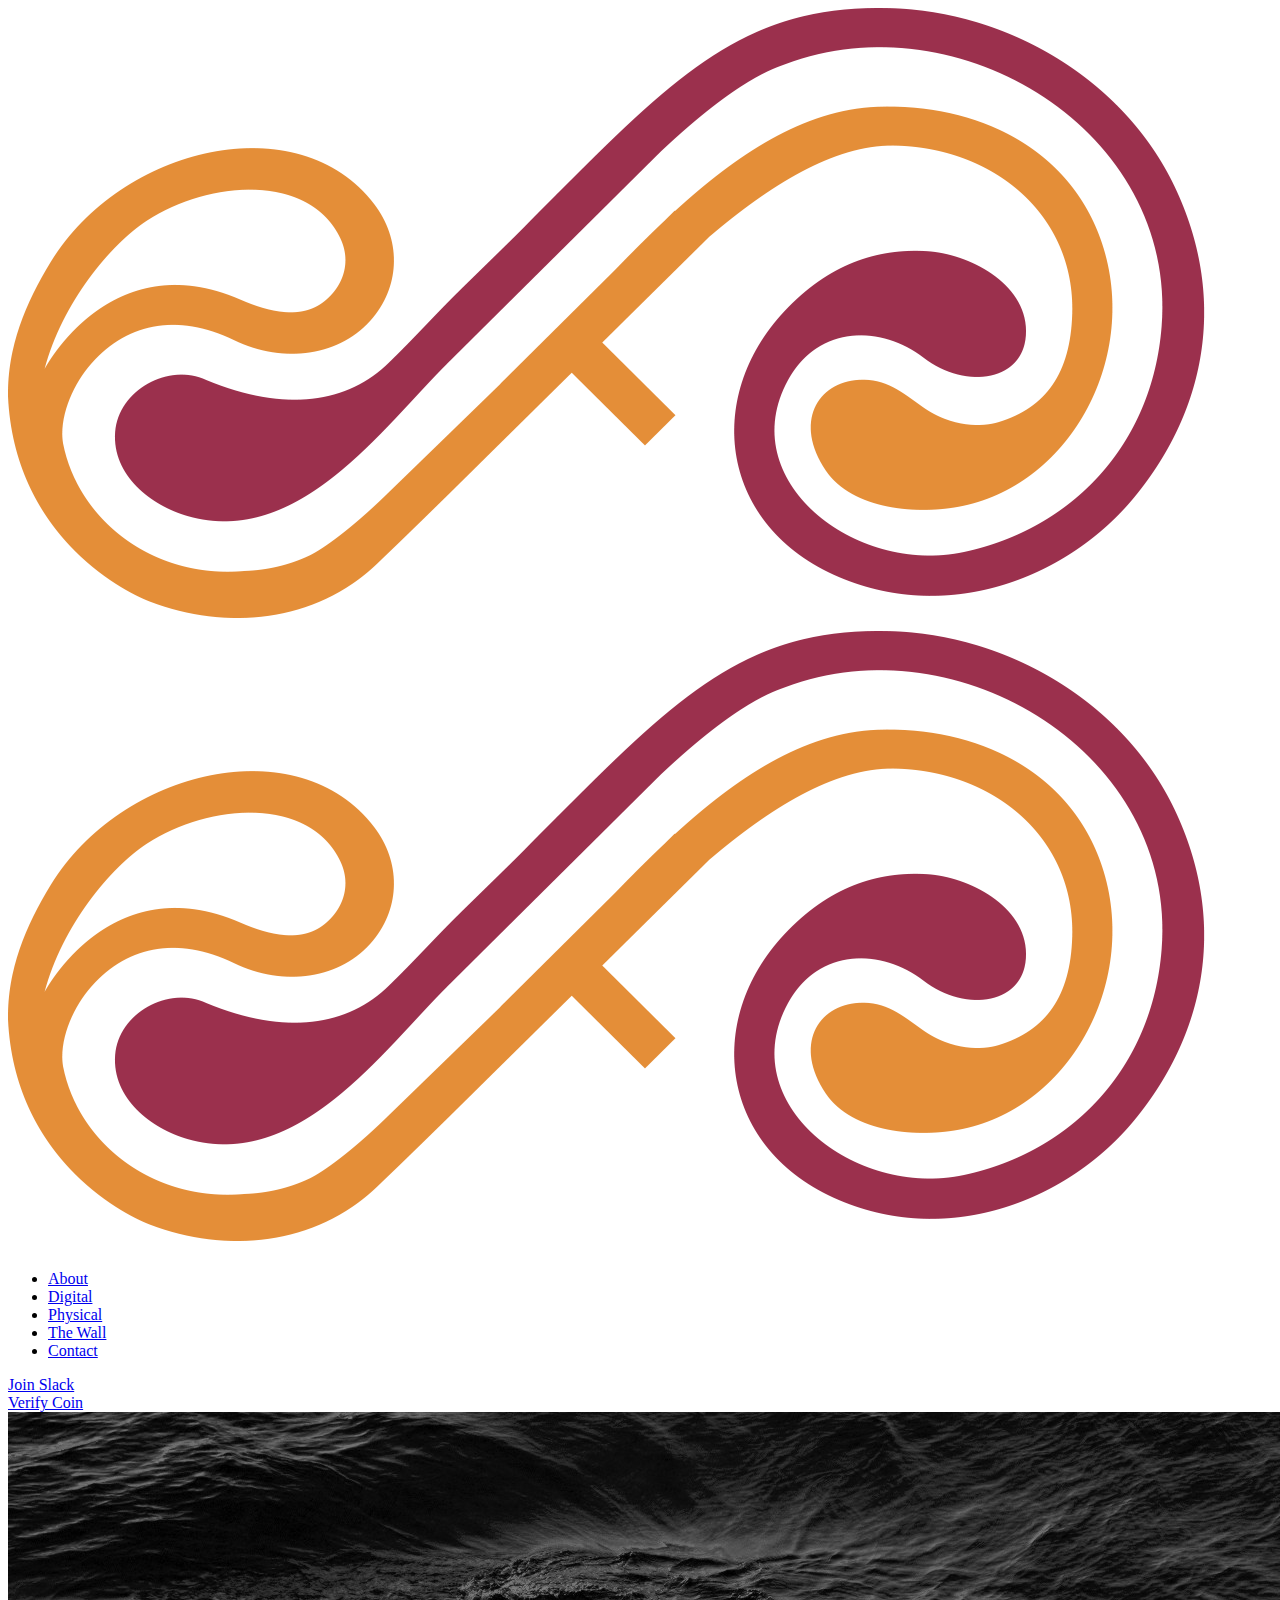
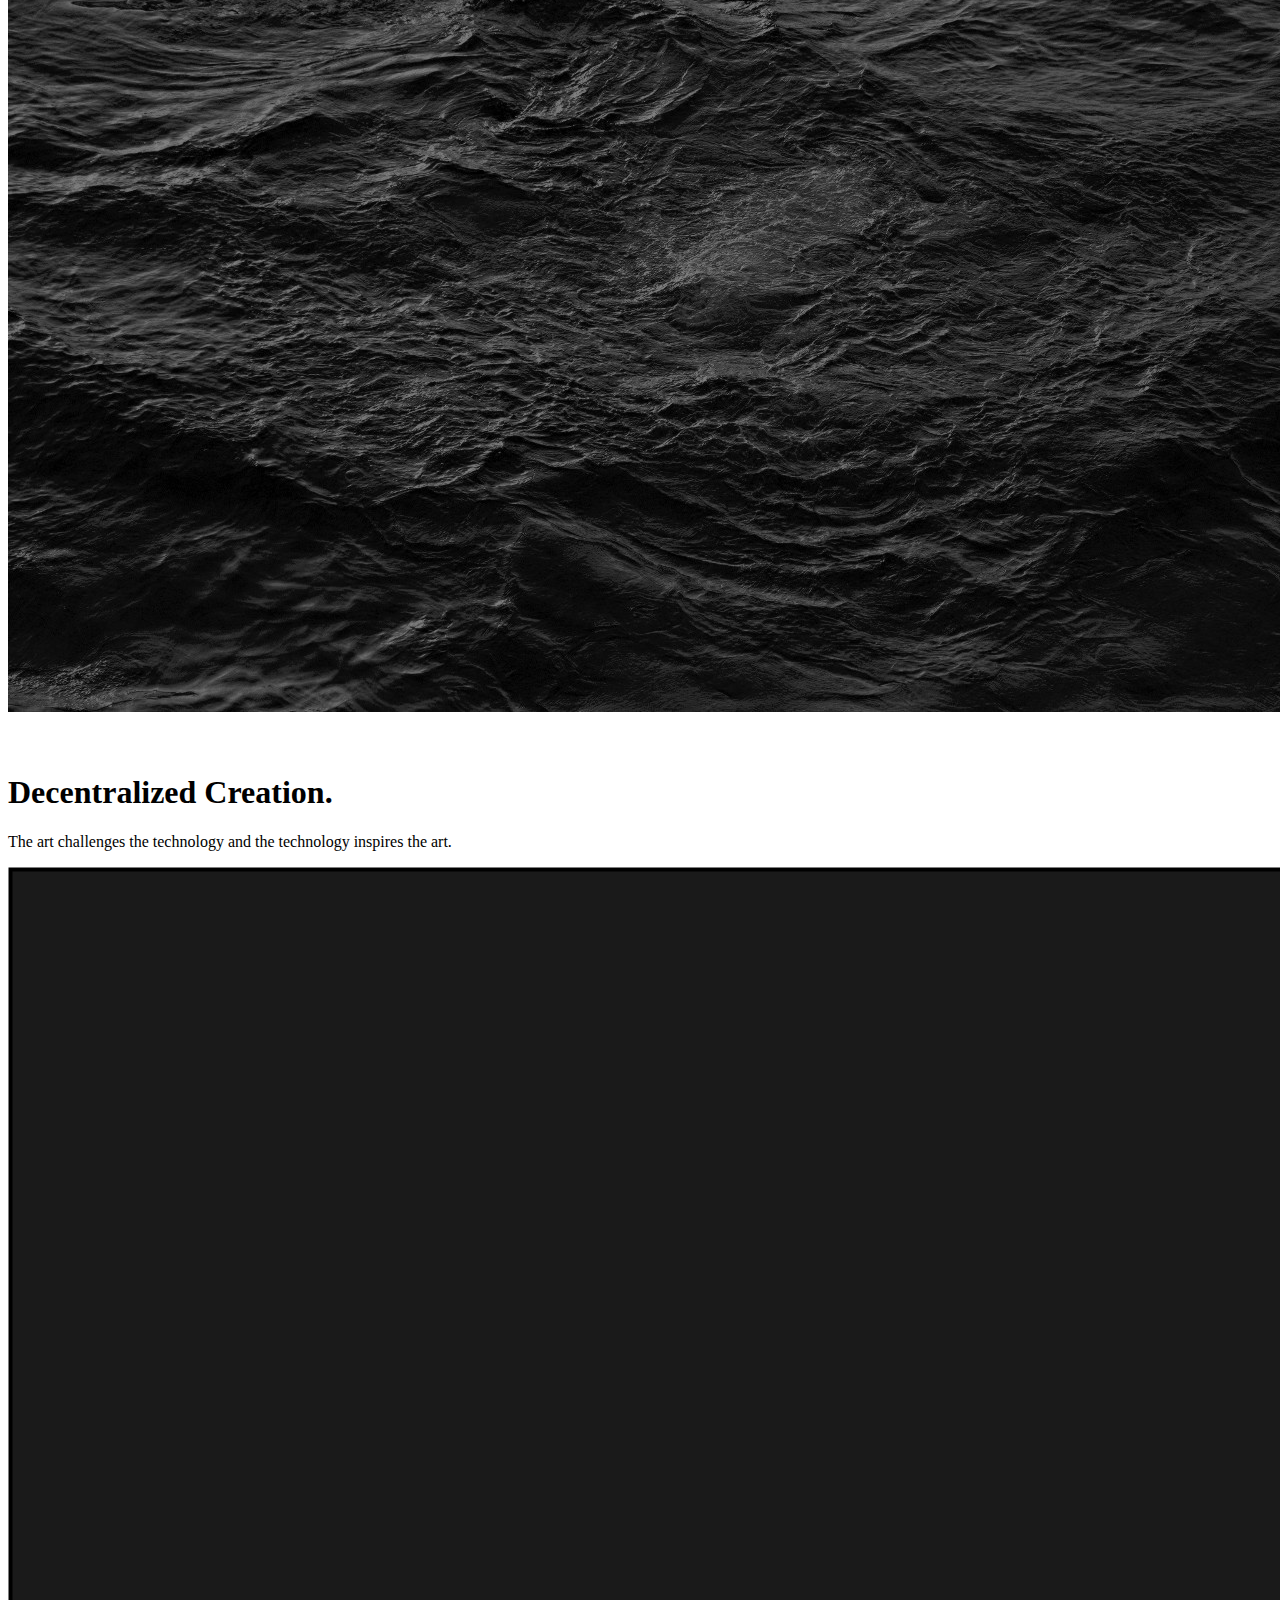
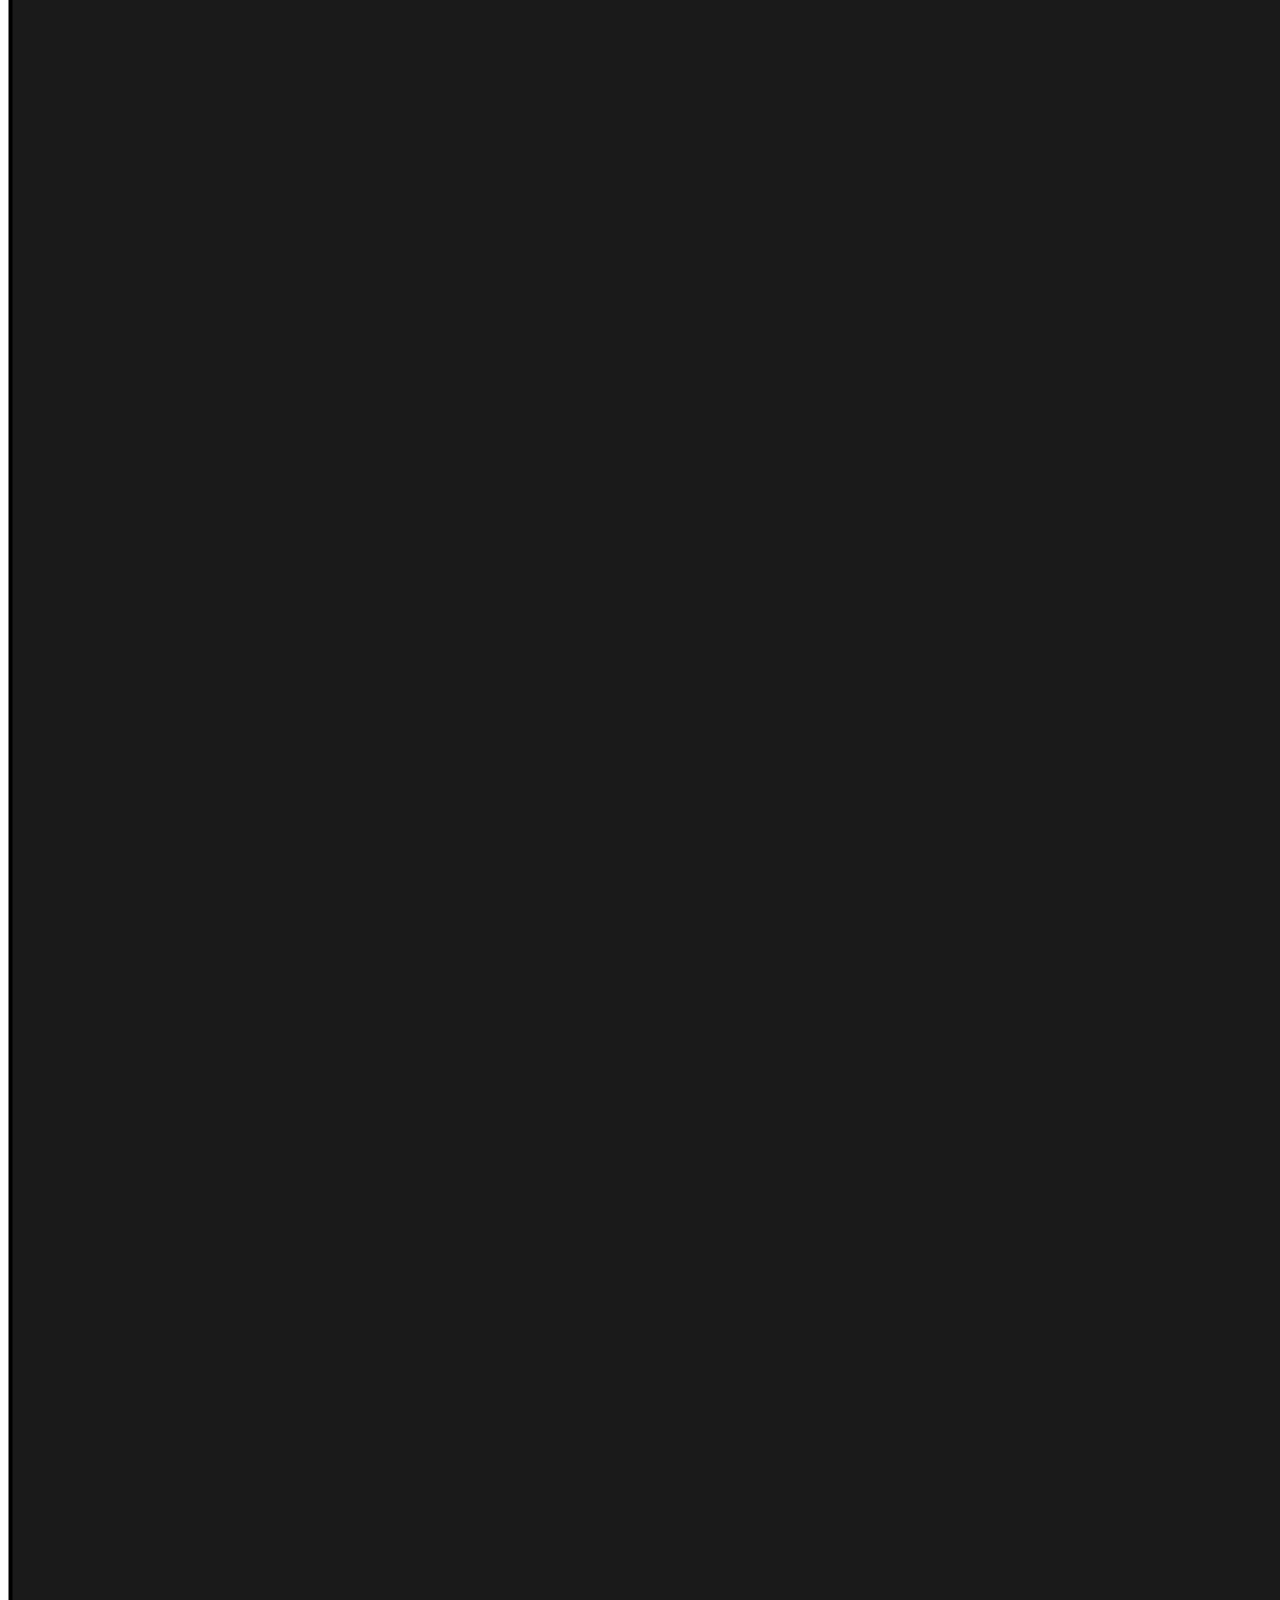
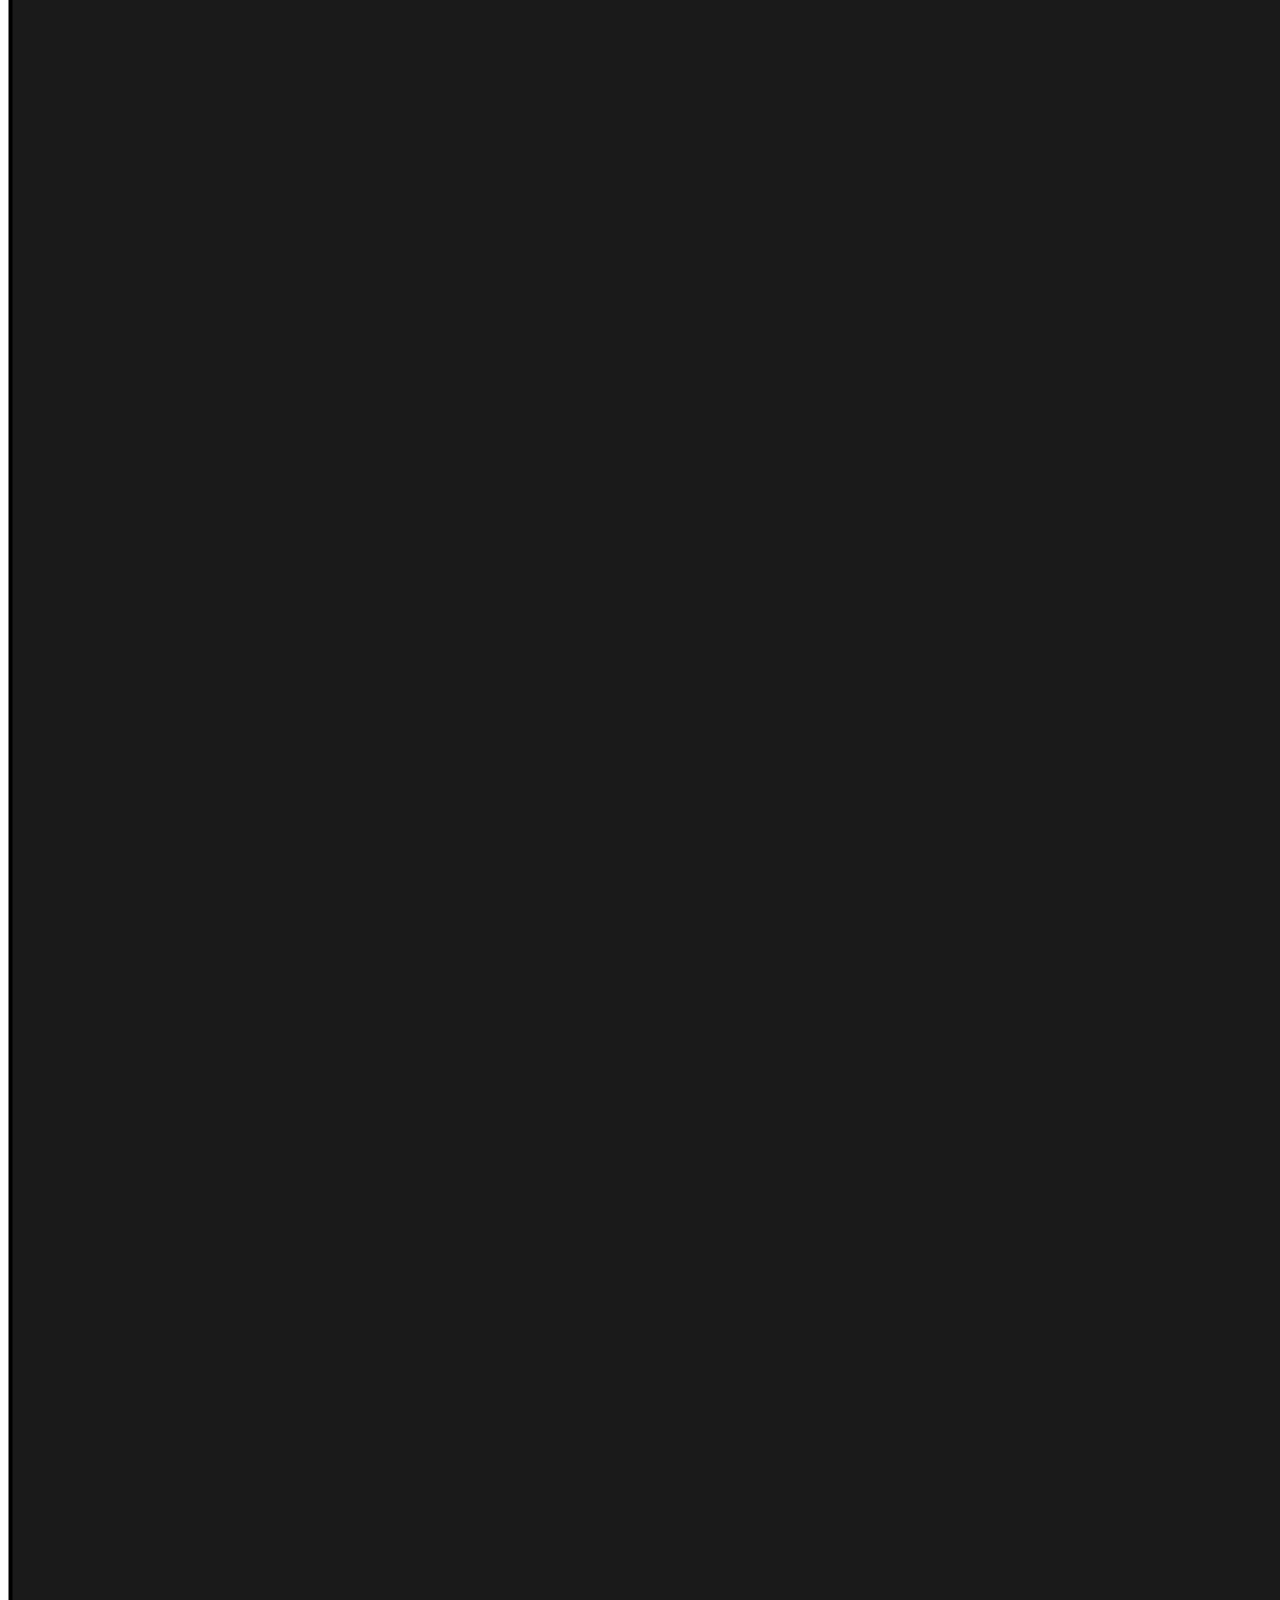
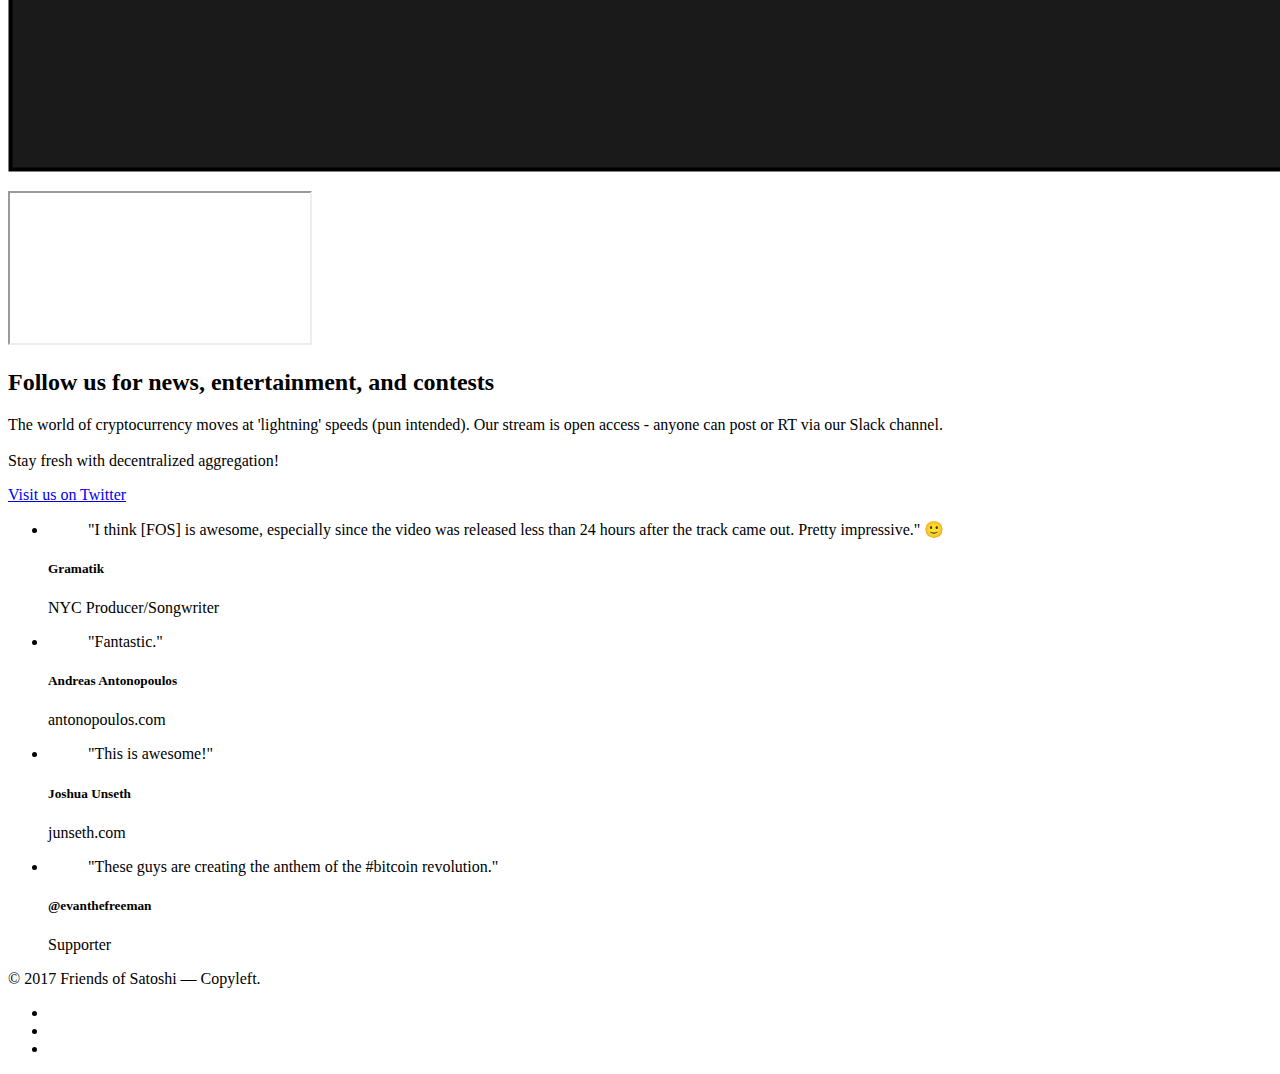
==== index.html @ 3c798cc1 "Merge pull request #4 from tothemoonsands/develop" ====
<!doctype html>
<html lang="en">
    <head>
        <meta charset="utf-8">
        <title>Friends of Satoshi | Home</title>
        <meta name="description" content="A Decentralized Collective for Creators. Open Access. Independent. " />
        <meta name="viewport" content="width=device-width, initial-scale=1.0">
        <link href="css/home.combined.0001.css" rel="stylesheet" type="text/css" media="all" />
        <link href="https://fonts.googleapis.com/css?family=Open+Sans:200,300,400,400i,500,600,700" rel="stylesheet">

    </head>
    <body data-smooth-scroll-offset="77">
        <div class="nav-container">
            <div class="via-1500407324084" via="via-1500407324084" vio="Home Nav">
                <div class="bar bar--sm visible-xs">
                    <div class="container">
                        <div class="row">
                            <div class="col-xs-3 col-sm-2">
                                <a href="index.html"></a>
                            </div>
                            <div class="col-xs-9 col-sm-10 text-right">
                                <a href="#" class="hamburger-toggle" data-toggle-class="#menu2;hidden-xs hidden-sm"> <i class="icon icon--sm stack-interface stack-menu"></i> </a>
                            </div>
                        </div>
                    </div>
                </div>
                <nav id="menu2" class="bar bar-2 hidden-xs">
                    <div class="container">
                        <div class="row">
                            <div class="col-md-2 text-center text-left-sm hidden-xs col-md-push-5">
                                <div class="bar__module">
                                    <a href="forbidden/index.html" target="_self"> <img class="logo logo-dark" alt="logo" src="img/fos-icon.png"> <img class="logo logo-light" alt="logo" src="img/fos-icon.png"> </a>
                                </div>
                            </div>
                            <div class="col-md-5 col-md-pull-2">
                                <div class="bar__module">
                                    <ul class="menu-horizontal text-left">
                                        <li> <a href="about.html" target="_self">
                                        About</a> </li>
                                        <li> <a href="digital.html" target="_self">
                                        Digital</a> </li>
                                        <li> <a href="physical.html" target="_self">
                                        Physical</a> </li>
                                        <li> <a href="wall.html" target="_self">The Wall</a> </li>
                                        <li> <a href="contact.html" target="_self">
                                        Contact</a> </li>
                                    </ul>
                                </div>
                            </div>
                            <div class="col-md-5 text-right text-left-xs text-left-sm">
                                <div class="bar__module">
                                    <a class="btn btn--sm type--uppercase" href="slack.html" target="_self"> <span class="btn__text">
                                    Join Slack<br></span> </a>
                                    <a class="btn btn--sm type--uppercase" href="https://verify.friendsofsatoshi.com" target="_self"> <span class="btn__text">
                                    Verify Coin<br></span> </a>
                                </div>
                            </div>
                        </div>
                    </div>
                </nav>
            </div>
        </div>
        <div class="main-container">
            <section class="cover imagebg switchable height-50" data-overlay="8">
               	<div class="background-image-holder"><img alt="background" src="/img/sea-water.jpg"></div>
                <div class="container pos-vertical-center">
                    <div class="row">
                        <div class="col-md-5 col-sm-7">
                            <div class="switchable__text">
                                <h1><br>Decentralized Creation.</h1>
                                <p class="lead"> The art challenges the technology and the technology inspires the art.</p>
                            </div>
                        </div>
                        <div class="col-md-6 col-sm-4 col-xs-12">
                            <div class="video-cover border--round box-shadow-wide" >
                               <div class="background-image-holder">
						<img alt="image" src="img/latestvideo.png"></div>
                                <div class="video-play-icon"></div> <iframe data-src="https://www.youtube-nocookie.com/embed/videoseries?list=PLhGo_uYnBydLQ0PXZMLFL1r4x7RZ3D0sh&amp;showinfo=0;autoplay=1" allowfullscreen="allowfullscreen"></iframe> </div>
                        </div>
                    </div>
                </div>
            </section>
            <section class="switchable imagebg space--xxs" data-gradient-bg="#4876BD,#5448BD,#8F48BD,#BD48B1">
                <div class="container">
                    <div class="row">
                        <div class="col-sm-6 col-md-5">
                            <div class="switchable__text">
                                <h2>Follow us for news, entertainment, and contests</h2>
                                <p class="lead">The world of cryptocurrency moves at 'lightning' speeds (pun intended). Our stream is open access - anyone can post or RT via our Slack channel. <br><br>Stay fresh with decentralized aggregation!</p>
                                <a class="btn btn--icon bg--twitter" href="https://www.twitter.com/friendofsatoshi" target="_self"> <span class="btn__text">
                            <i class="socicon socicon-twitter"></i>
                            Visit us on Twitter
                        </span> </a>
                            </div>
                        </div>
                        <div class="col-sm-6">
                            <div class="tweets-feed tweets-feed-1 bg--secondary" data-feed-name="friendofsatoshi" data-amount="3"></div>
                        </div>
                    </div>
                </div>
            </section>
            <section class="text-center bg--dark">
                <div class="container">
                    <div class="row">
                        <div class="col-md-8 col-sm-10">
                            <div class="slider" data-children="3" data-timing="10000" data-paging="true">
                                <ul class="slides flickity-enabled" tabindex="0">
                                    <div class="flickity-viewport">
                                        <div class="flickity-slider">
                                            <li class="slide is-selected">
                                                <div class="testimonial">
                                                    <blockquote>"I think [FOS] is awesome, especially since the video was released less than 24 hours after the track came out. Pretty impressive." 🙂</blockquote>
                                                    <h5>Gramatik</h5> <span>NYC Producer/Songwriter</span> </div>
                                            </li>
                                            <li class="slide is-selected">
                                                <div class="testimonial">
                                                    <blockquote>"Fantastic."</blockquote>
                                                    <h5>Andreas Antonopoulos</h5> <span> antonopoulos.com</span> </div>
                                            </li>
                                            <li class="slide">
                                                <div class="testimonial">
                                                    <blockquote>"This is awesome!"</blockquote>
                                                    <h5>Joshua Unseth</h5> <span>junseth.com</span> </div>
                                            </li>
                                            <li class="slide">
                                                <div class="testimonial">
                                                    <blockquote>"These guys are creating the anthem of the #bitcoin revolution."</blockquote>
                                                    <h5>@<b>evanthefreeman</b></h5> <span>Supporter</span> </div>
                                            </li>
                                        </div>
                                    </div>
                                </ul>
                            </div>
                        </div>
                    </div>
                </div>
            </section>
            <footer class="footer-7 text-center-xs">
                <div class="container">
                    <div class="row">
                        <div class="col-sm-6"> <span class="type--fine-print">© <span class="update-year">2017</span> Friends of Satoshi — Copyleft.</span>
                        </div>
                        <div class="col-sm-6 text-right text-center-xs">
                            <ul class="social-list list-inline">
                                <li><a href="https://www.youtube.com/channel/UCD_a4hqRUzIvtUv30QXYX5Q" target="_self"><i class="socicon icon socicon-youtube icon--xs"></i></a></li>
                                <li><a href="https://www.twitter.com/friendofsatoshi" target="_self"><i class="socicon socicon-twitter icon icon--xs"></i></a></li>
                                <li><a href="https://www.reddit.com/u/friendsofsatoshi" target="_self"><i class="socicon icon socicon-reddit icon--xs"></i></a></li>
                            </ul>
                        </div>
                    </div>
                </div>
            </footer>
        </div>
        
        <script src="js/home.combined.0001.js"></script>

    </body>

</html>
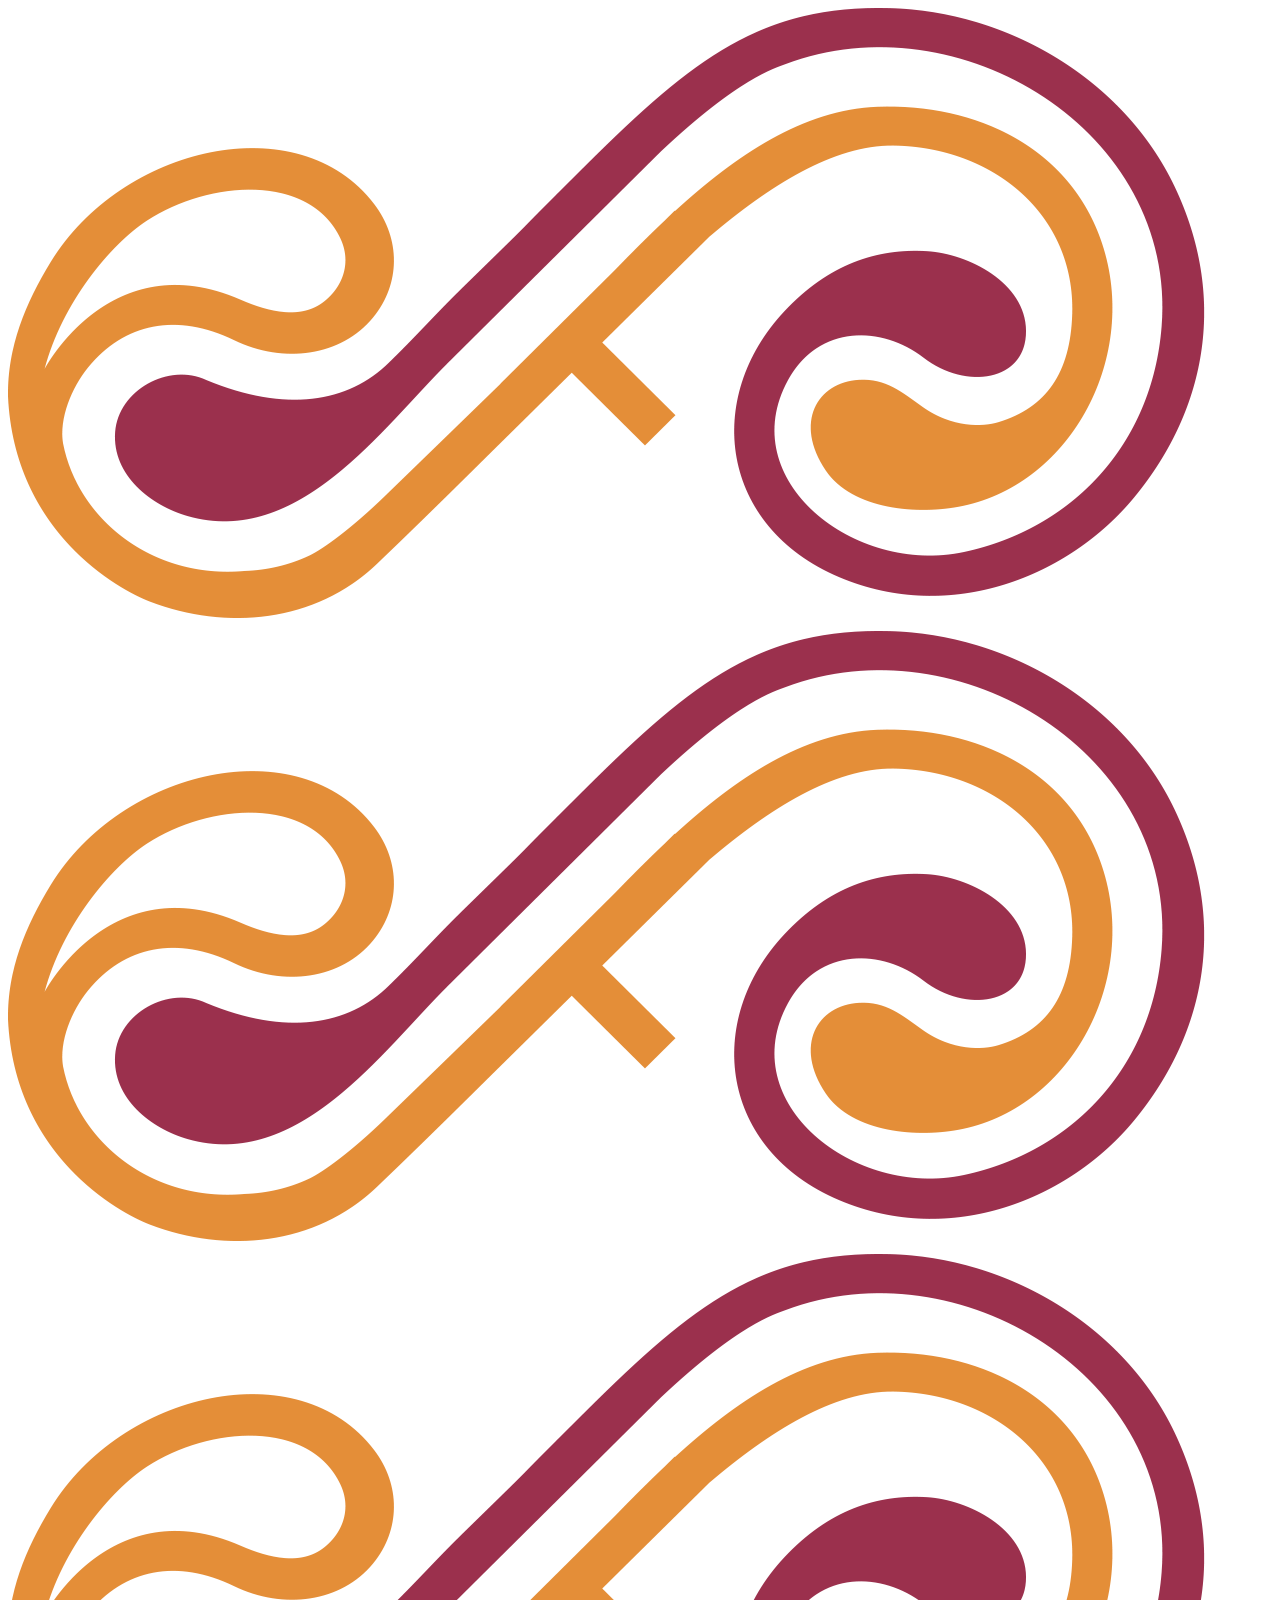
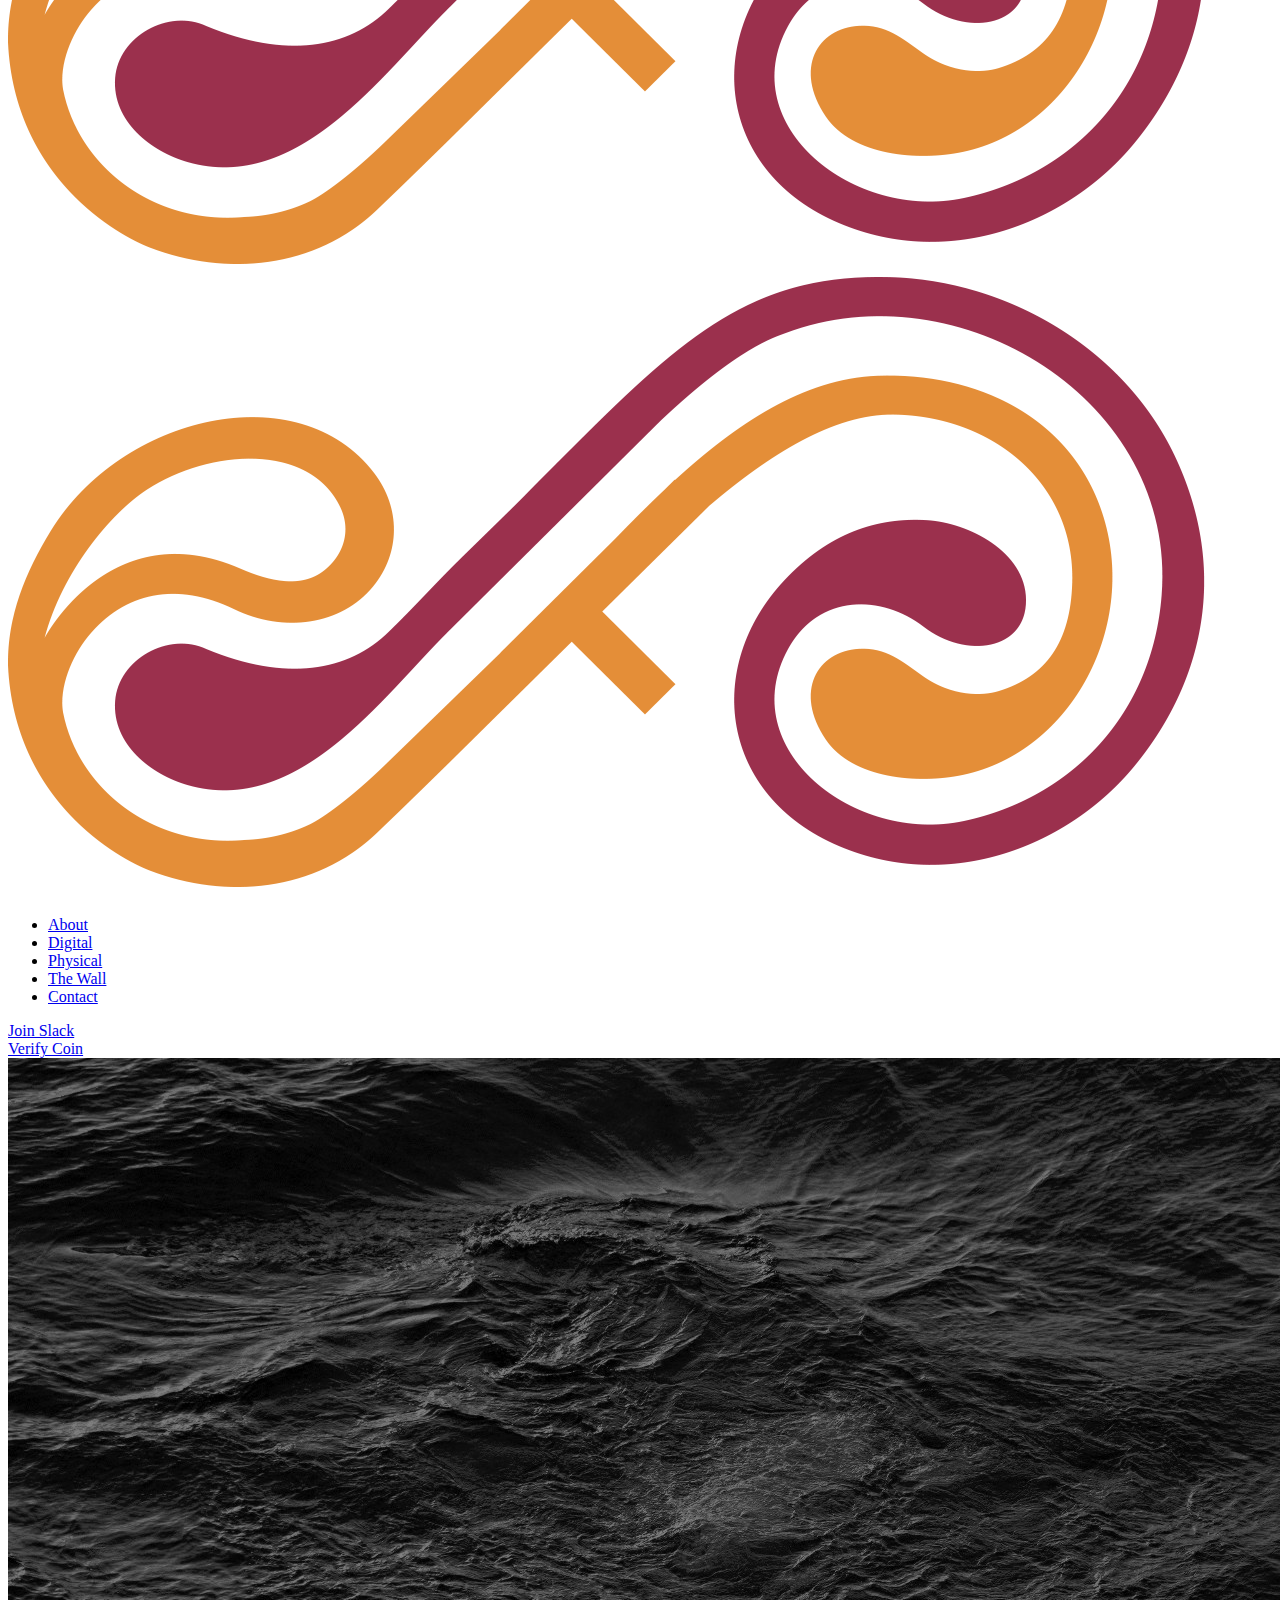
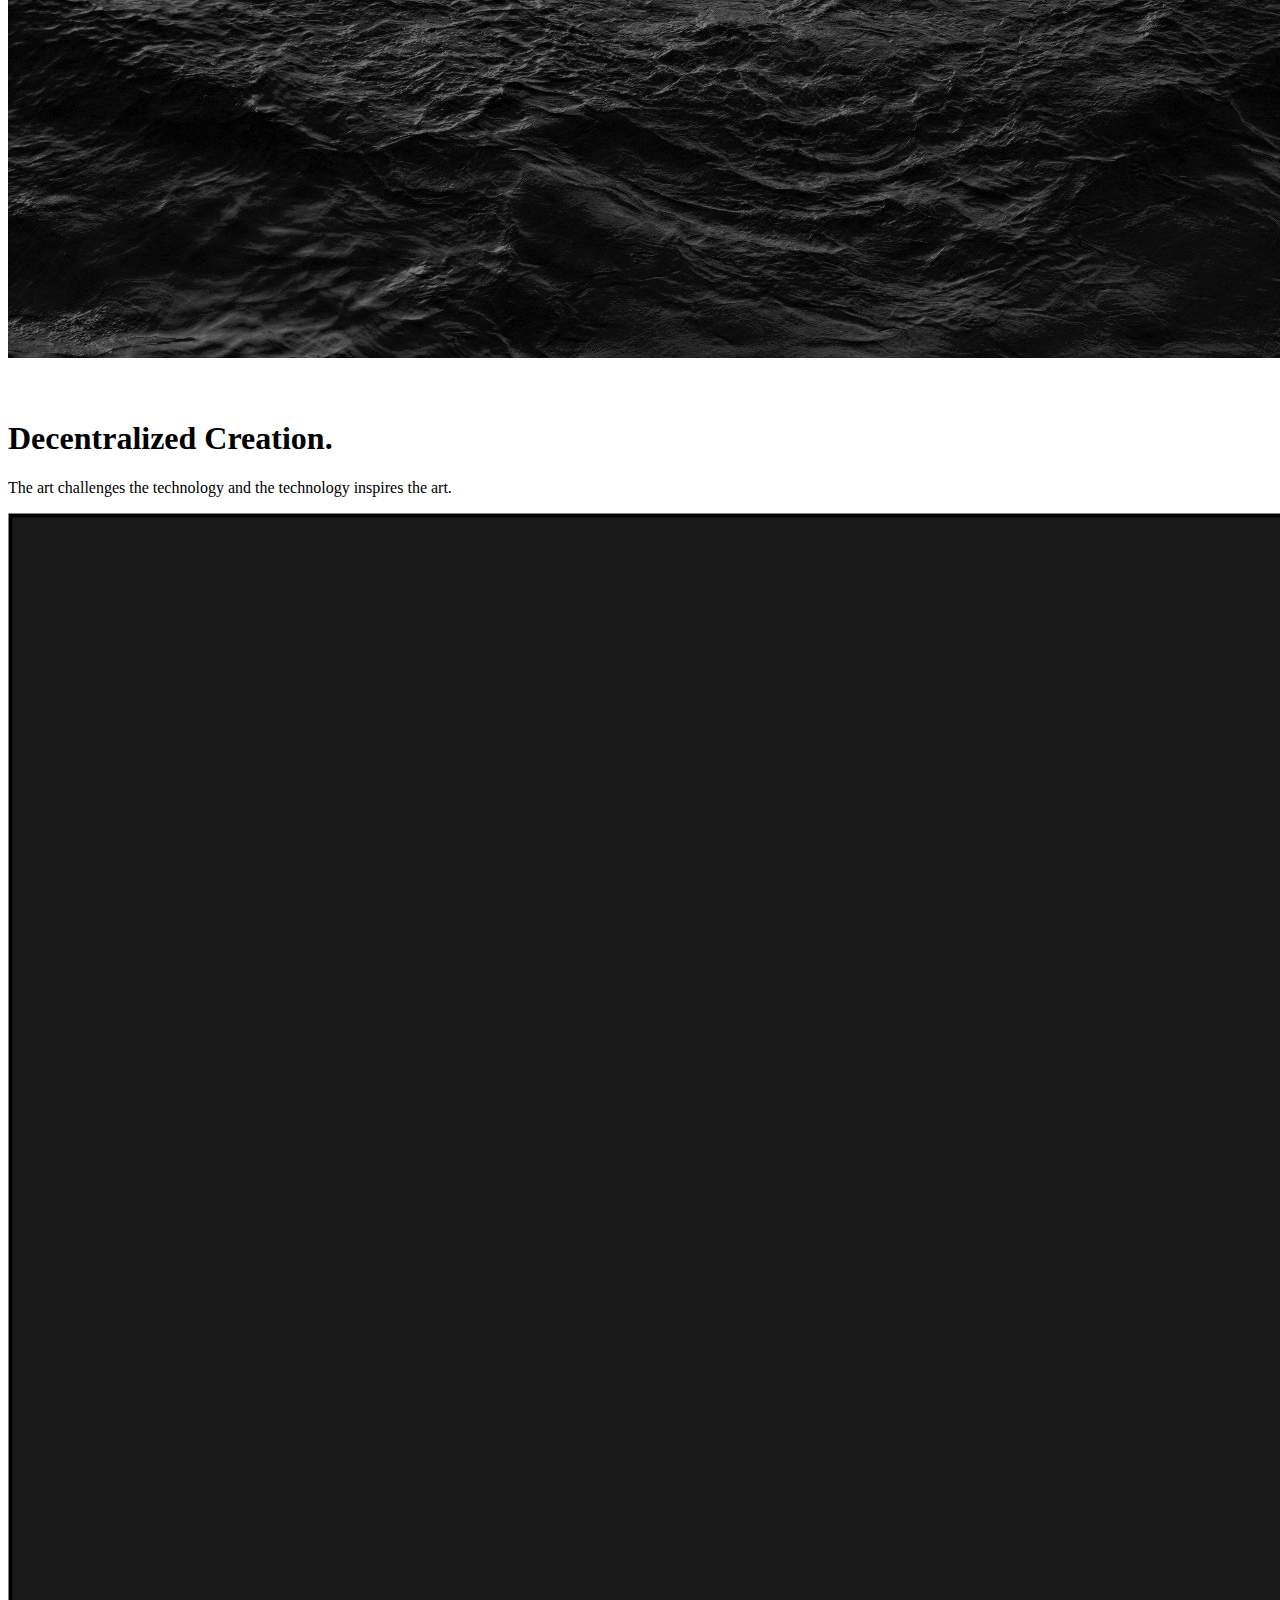
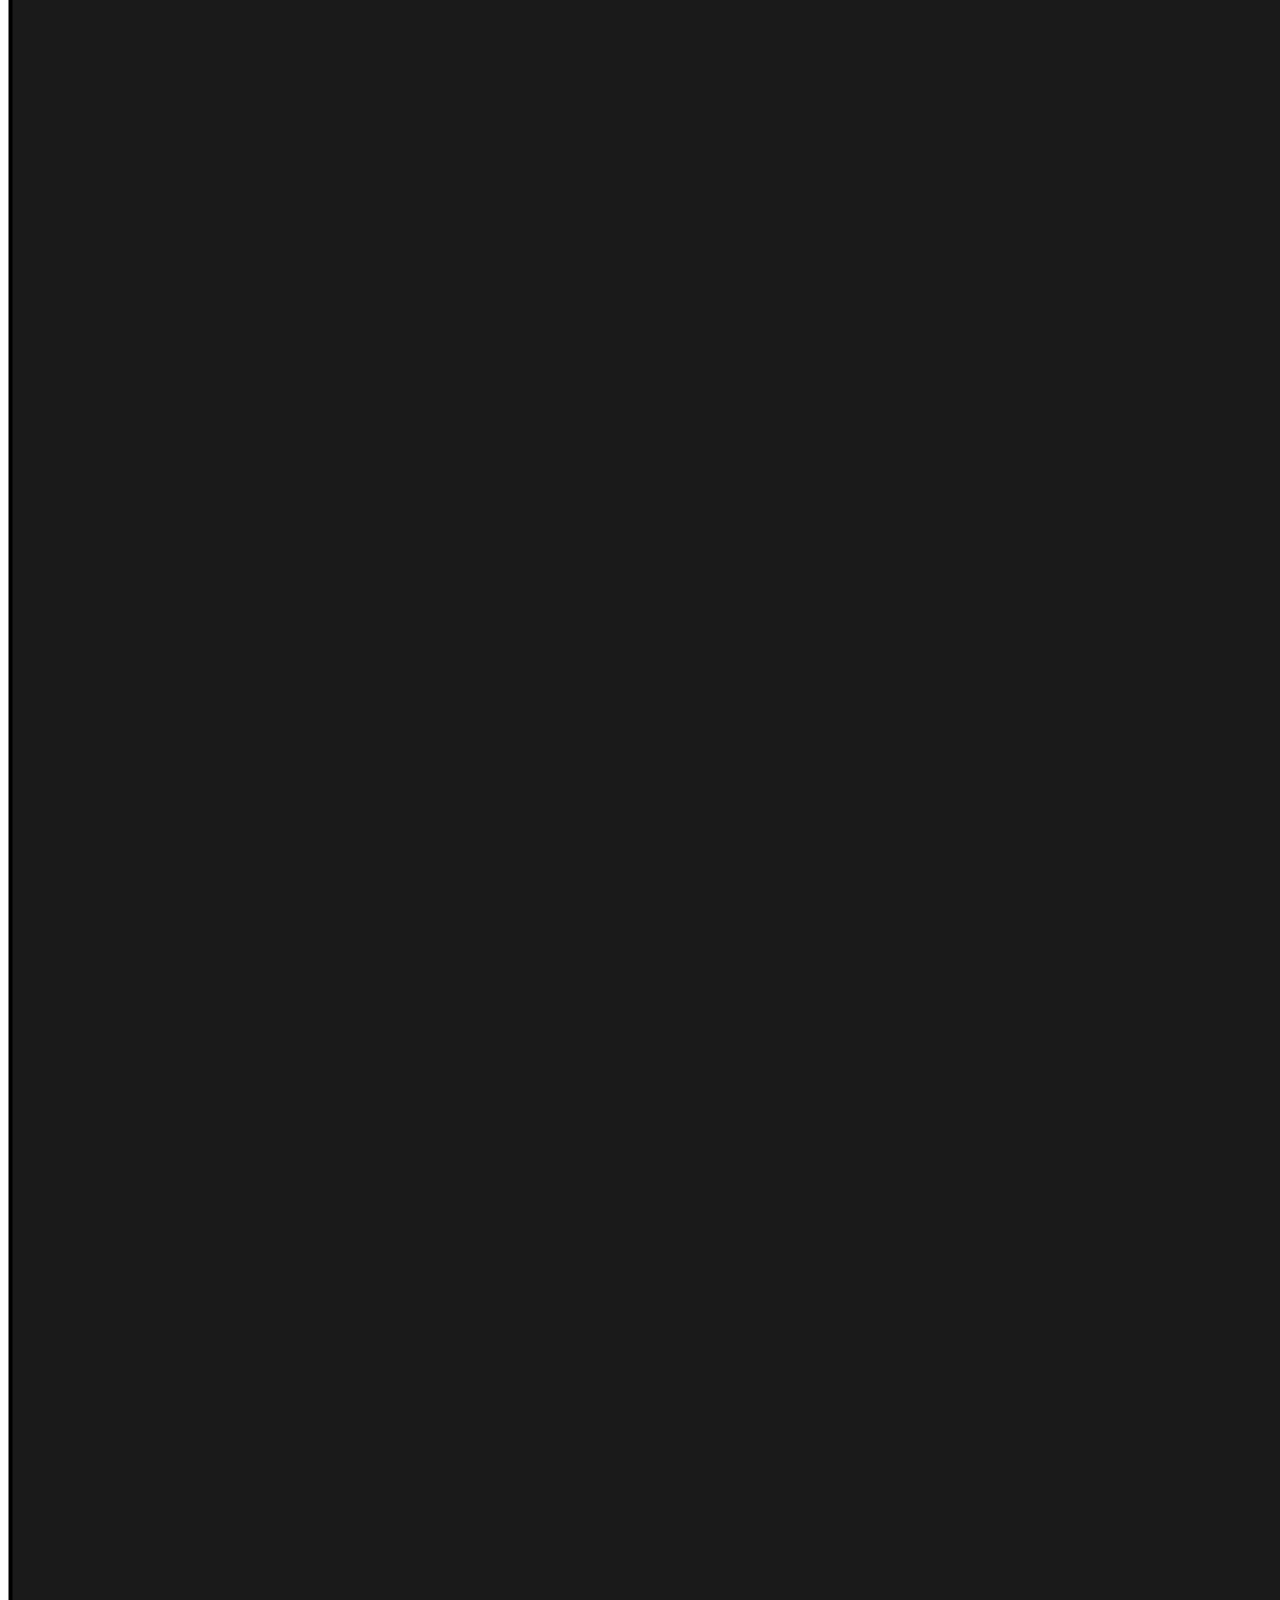
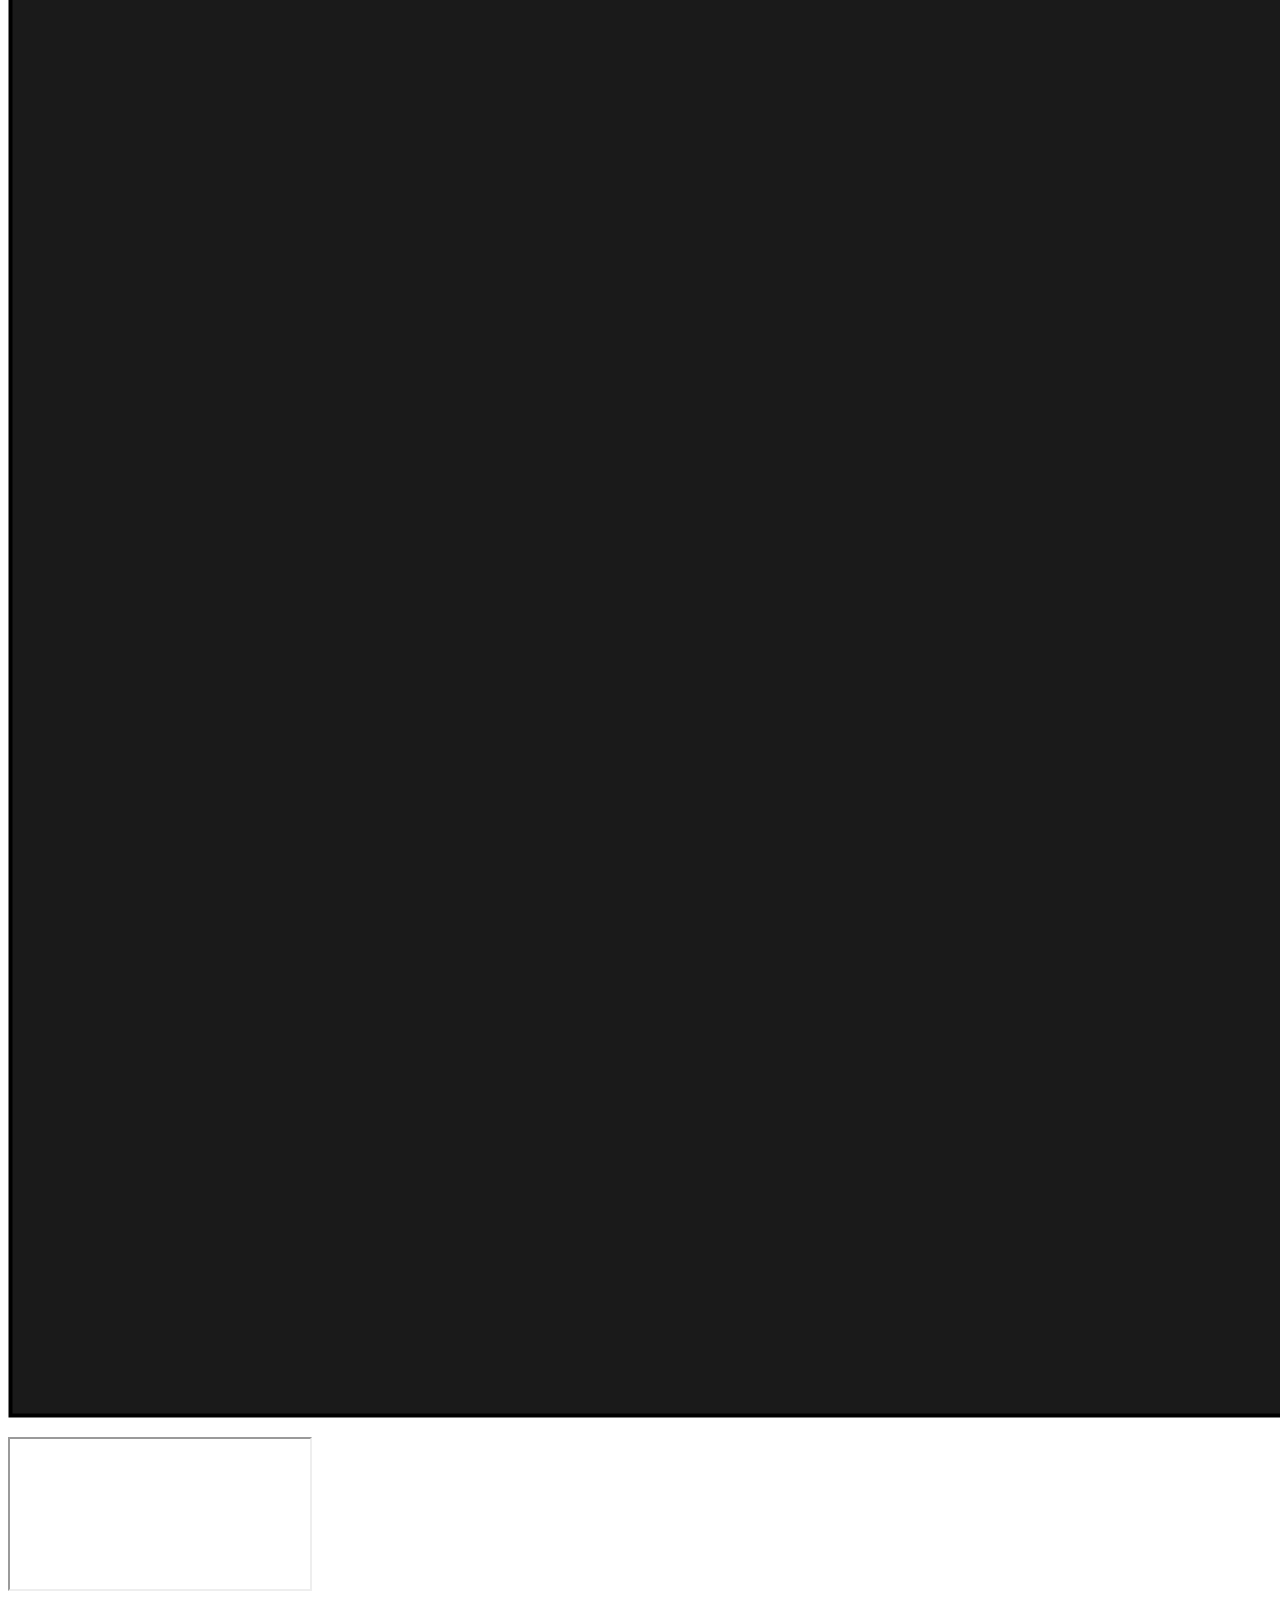
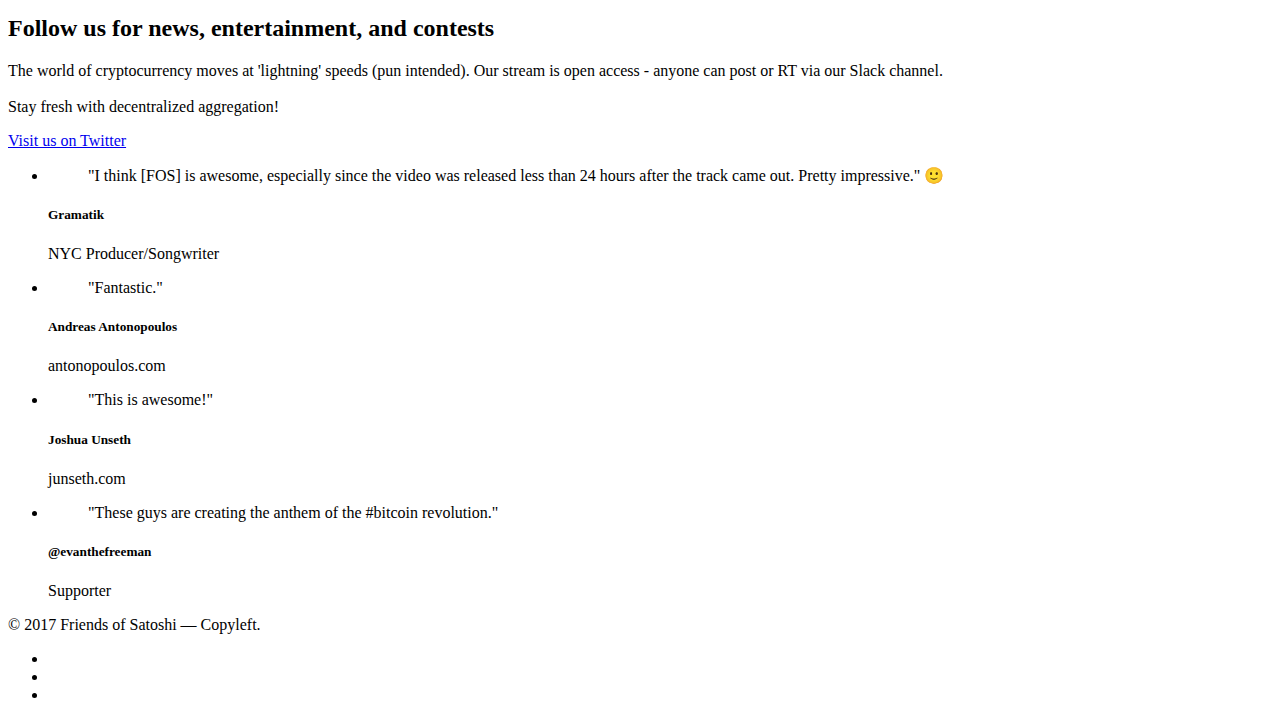
==== commit f64fe957: "Add mobile logo" ====
--- a/index.html
+++ b/index.html
@@ -16,7 +16,7 @@
                     <div class="container">
                         <div class="row">
                             <div class="col-xs-3 col-sm-2">
-                                <a href="index.html"></a>
+                                <a href="index.html"> <img class="logo logo-dark" alt="logo" src="img/fos-icon.png"> <img class="logo logo-light" alt="logo" src="img/fos-icon.png"> </a>
                             </div>
                             <div class="col-xs-9 col-sm-10 text-right">
                                 <a href="#" class="hamburger-toggle" data-toggle-class="#menu2;hidden-xs hidden-sm"> <i class="icon icon--sm stack-interface stack-menu"></i> </a>
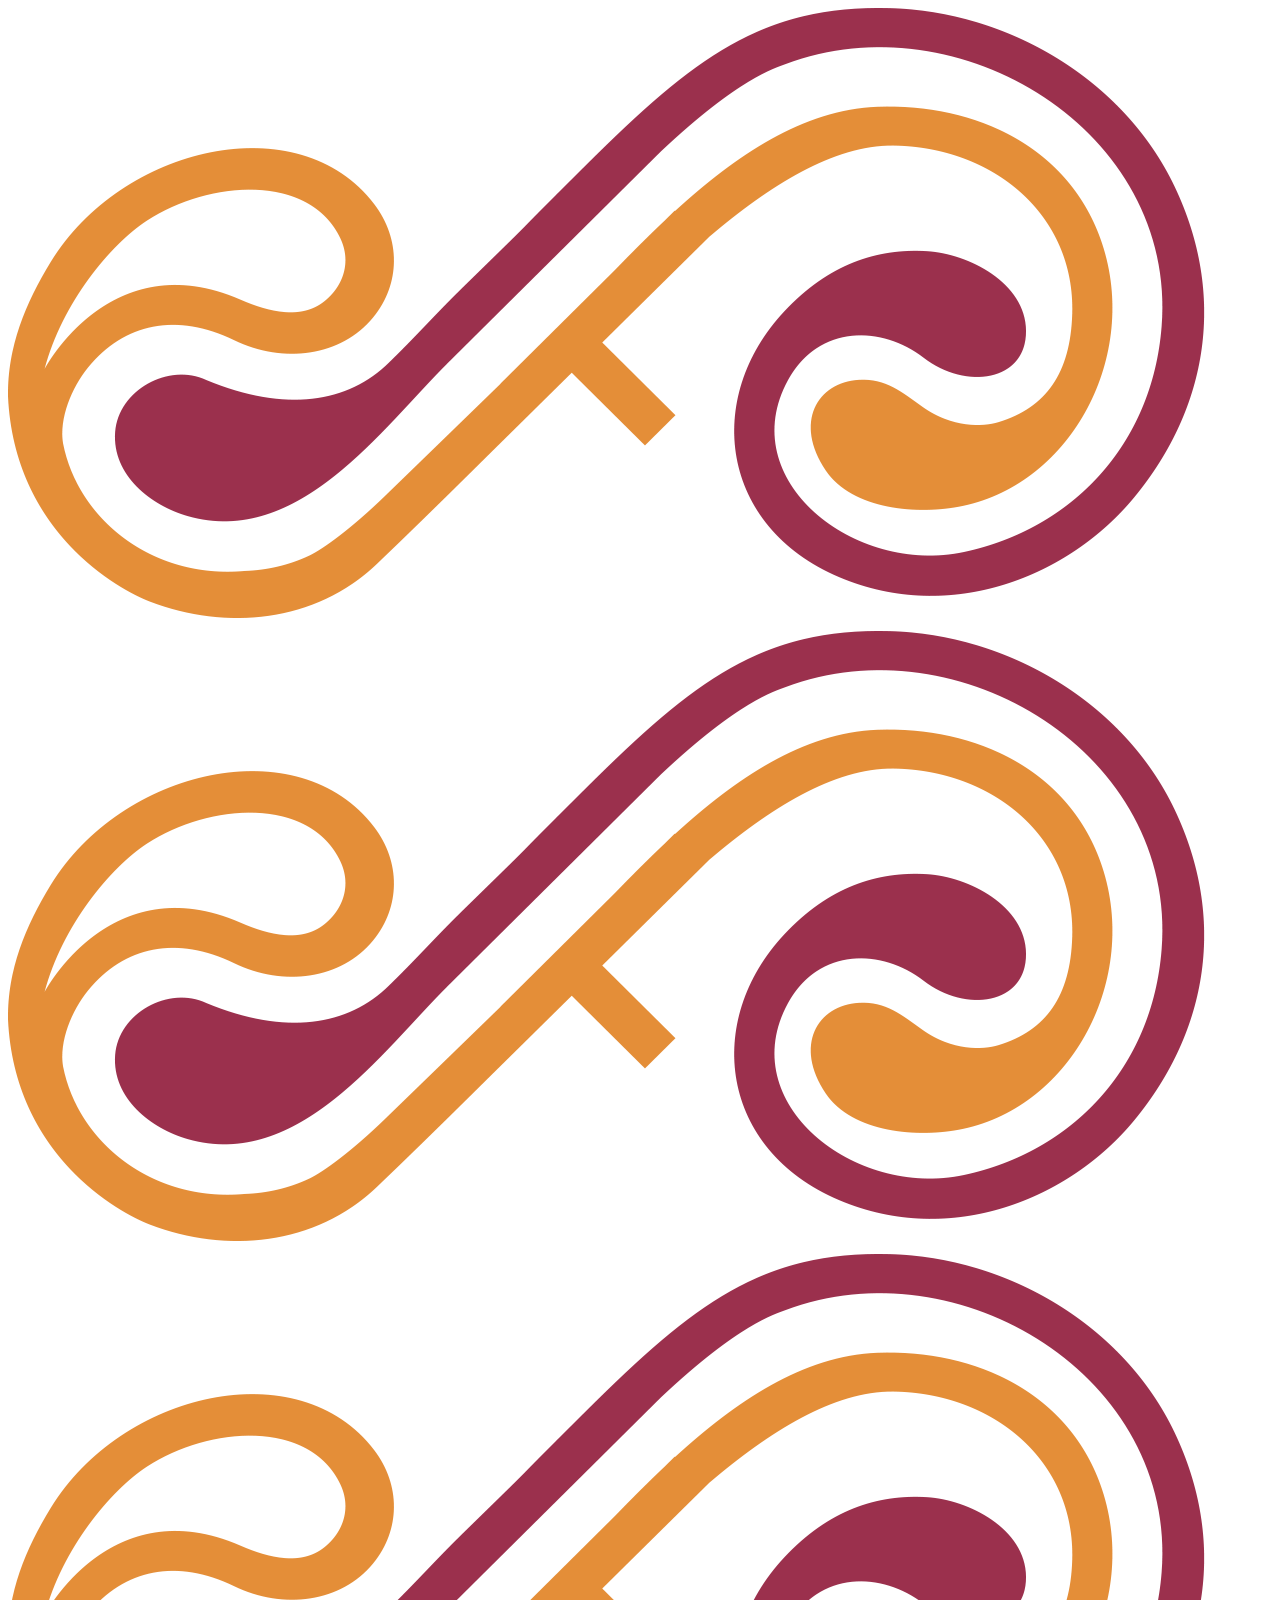
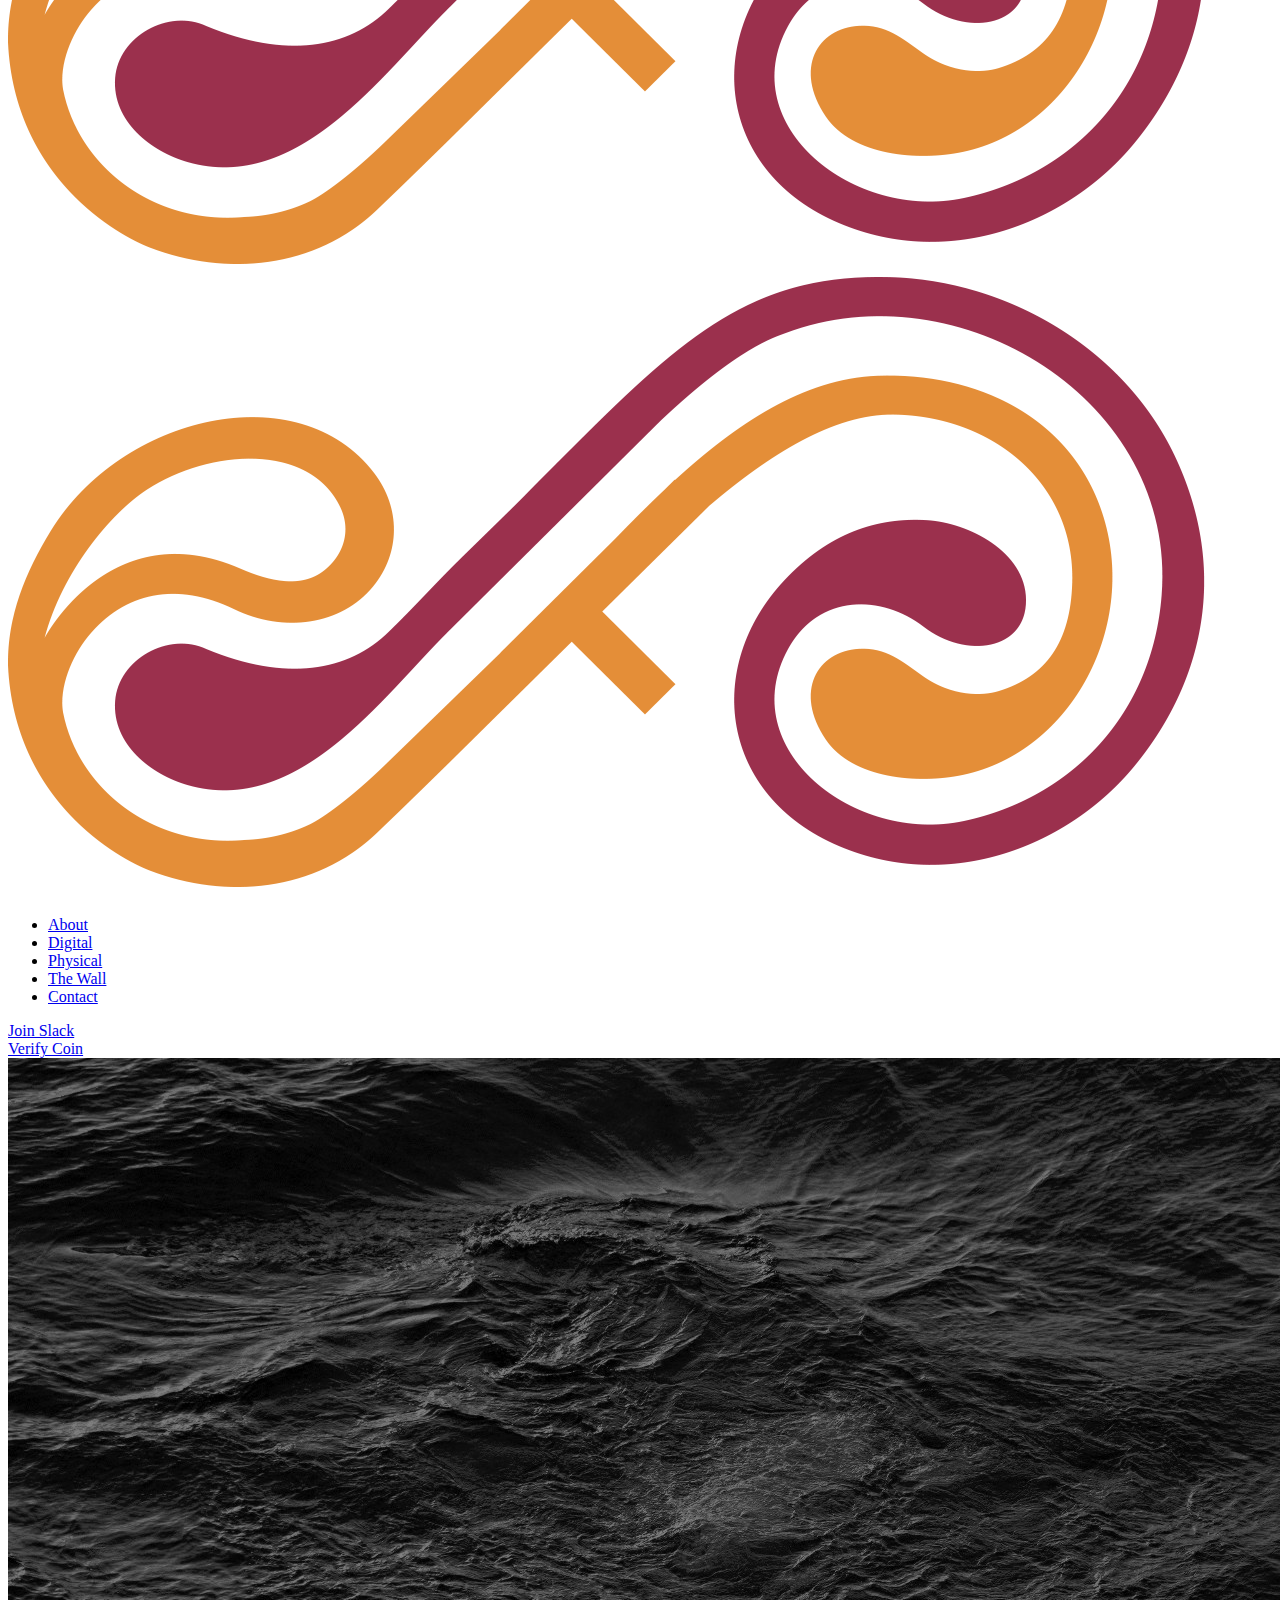
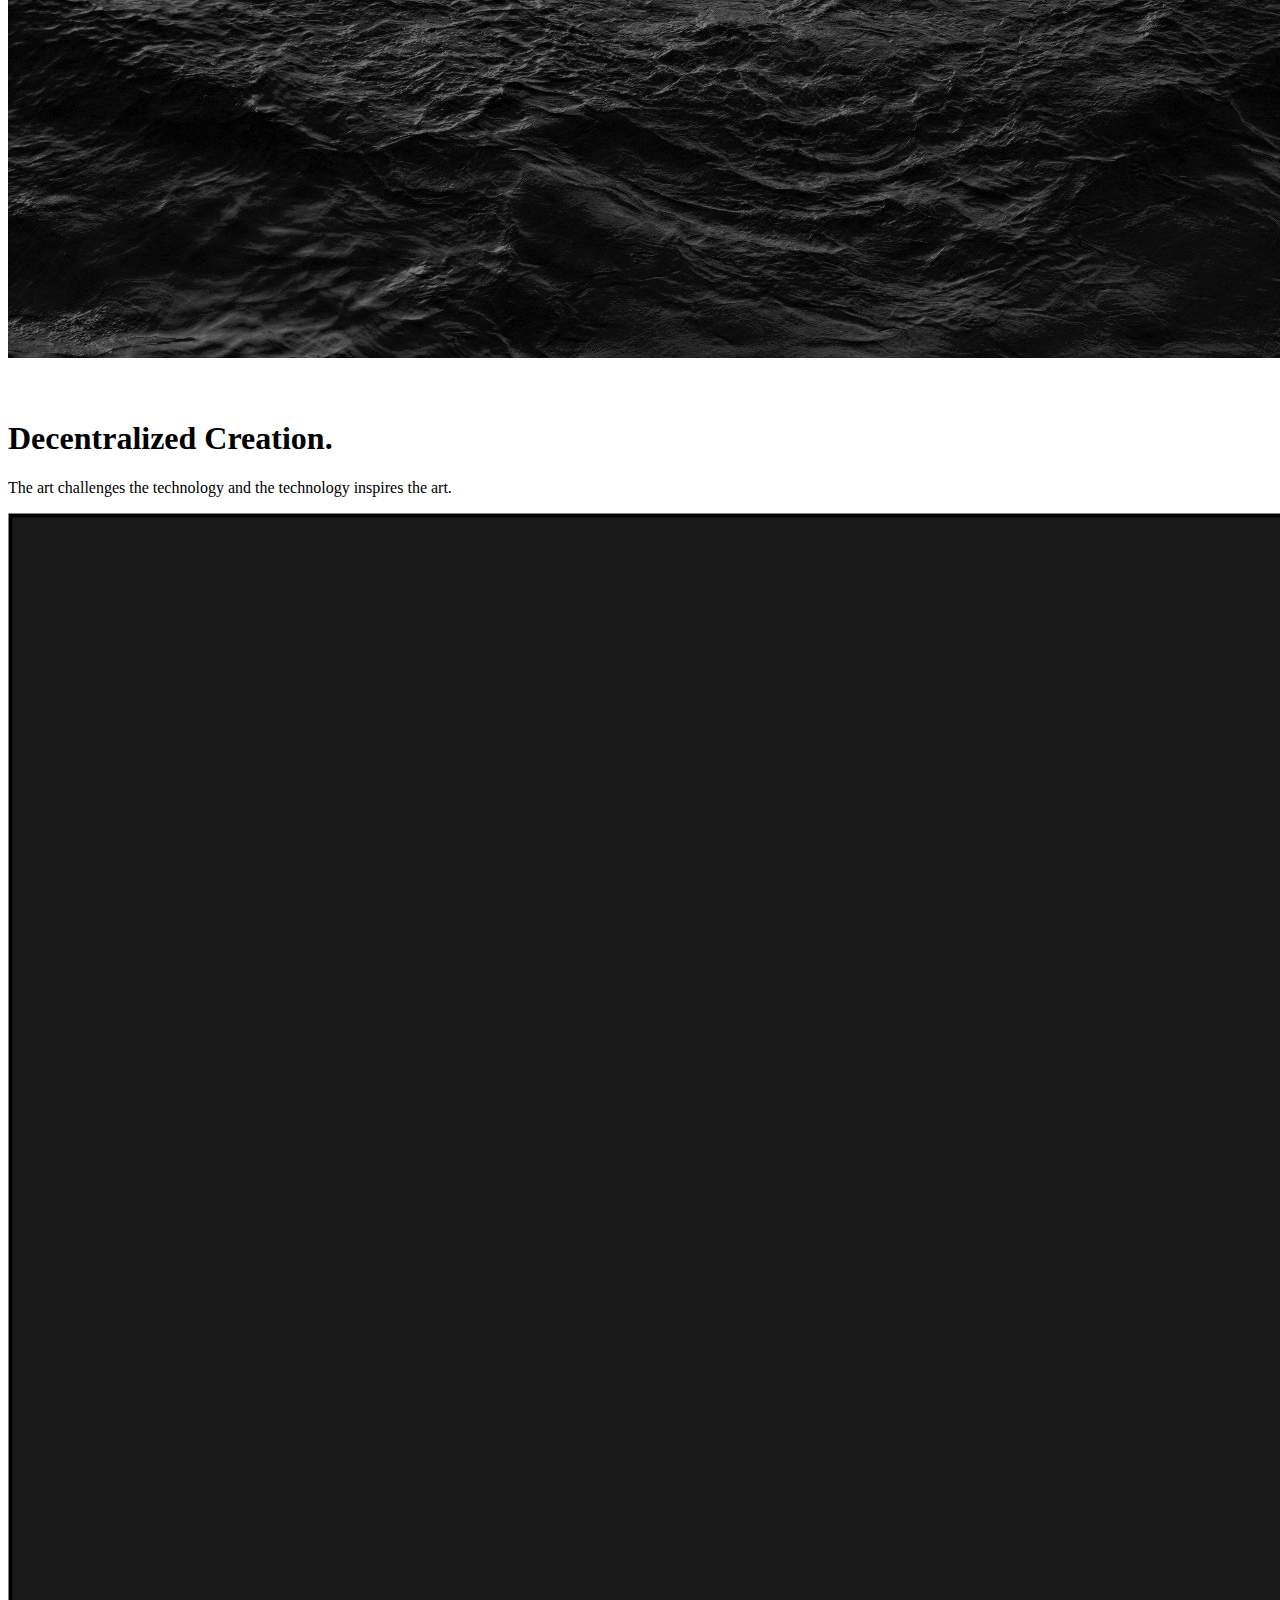
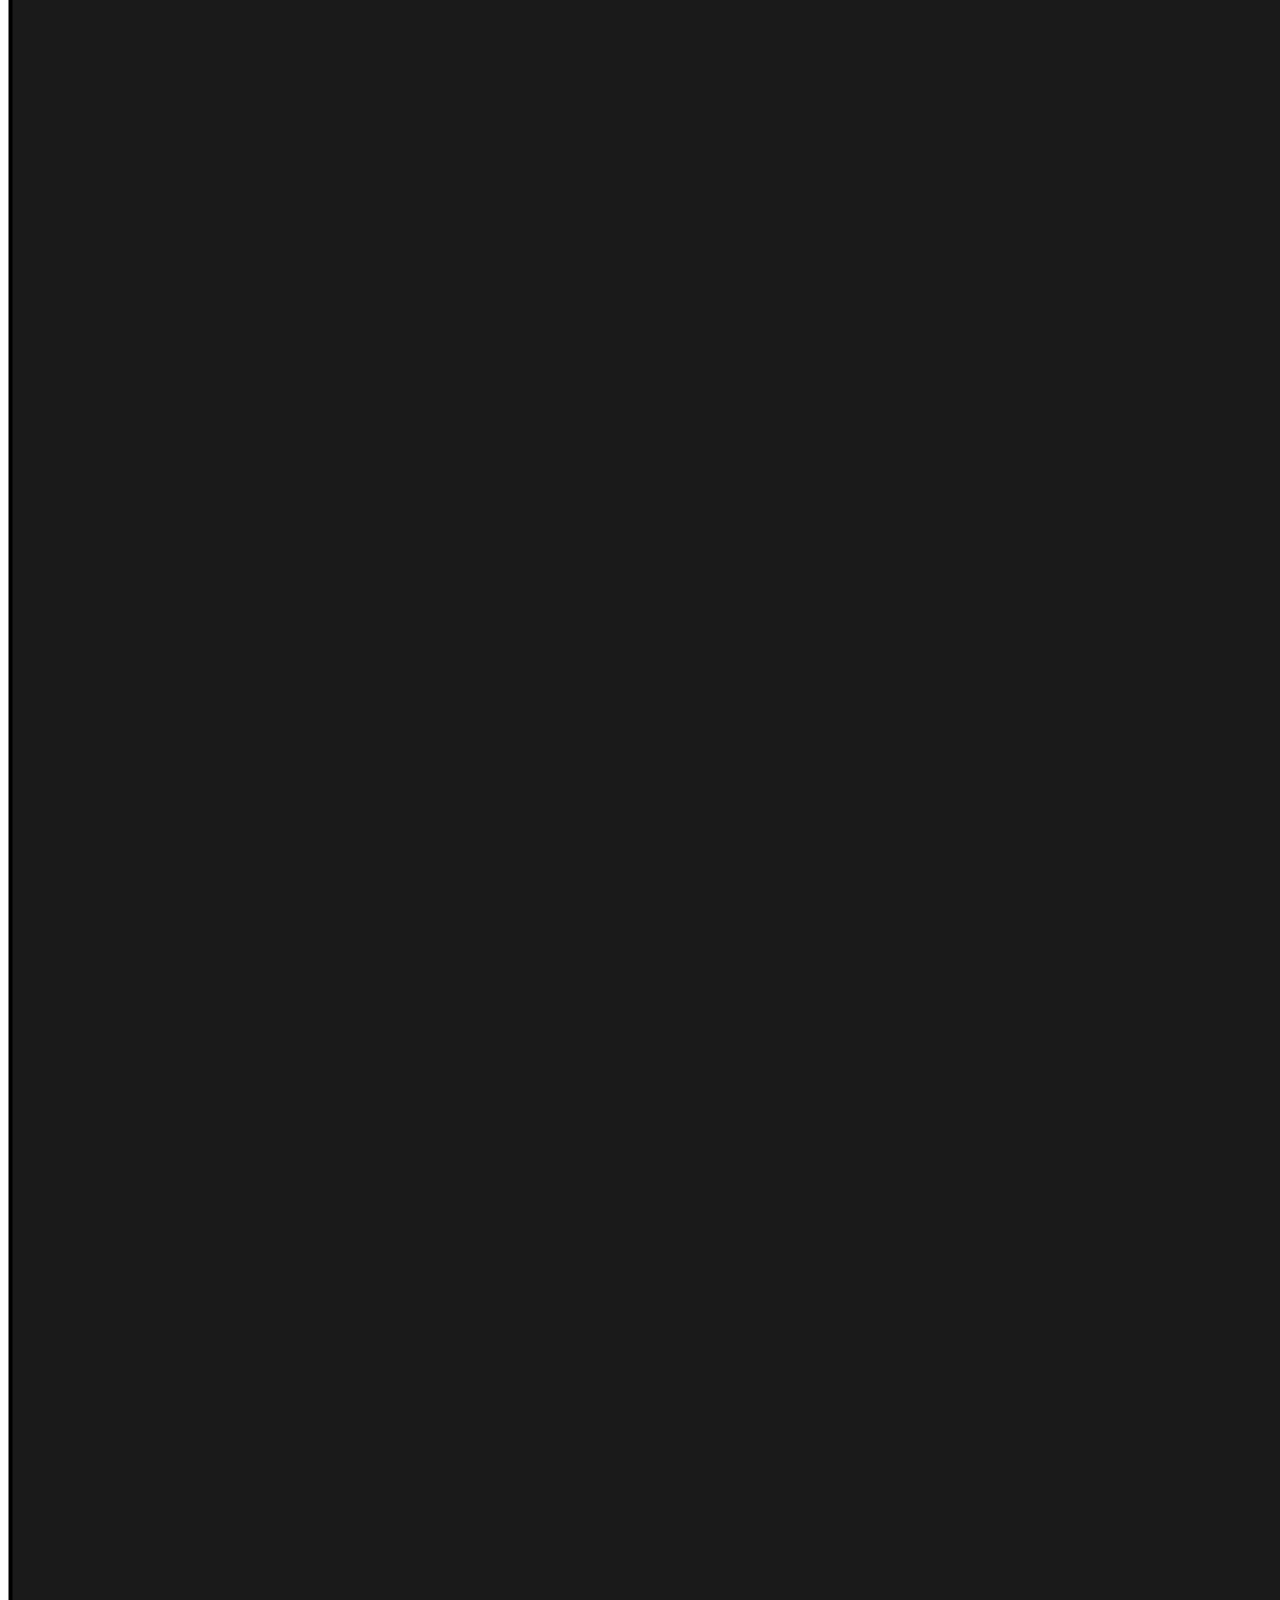
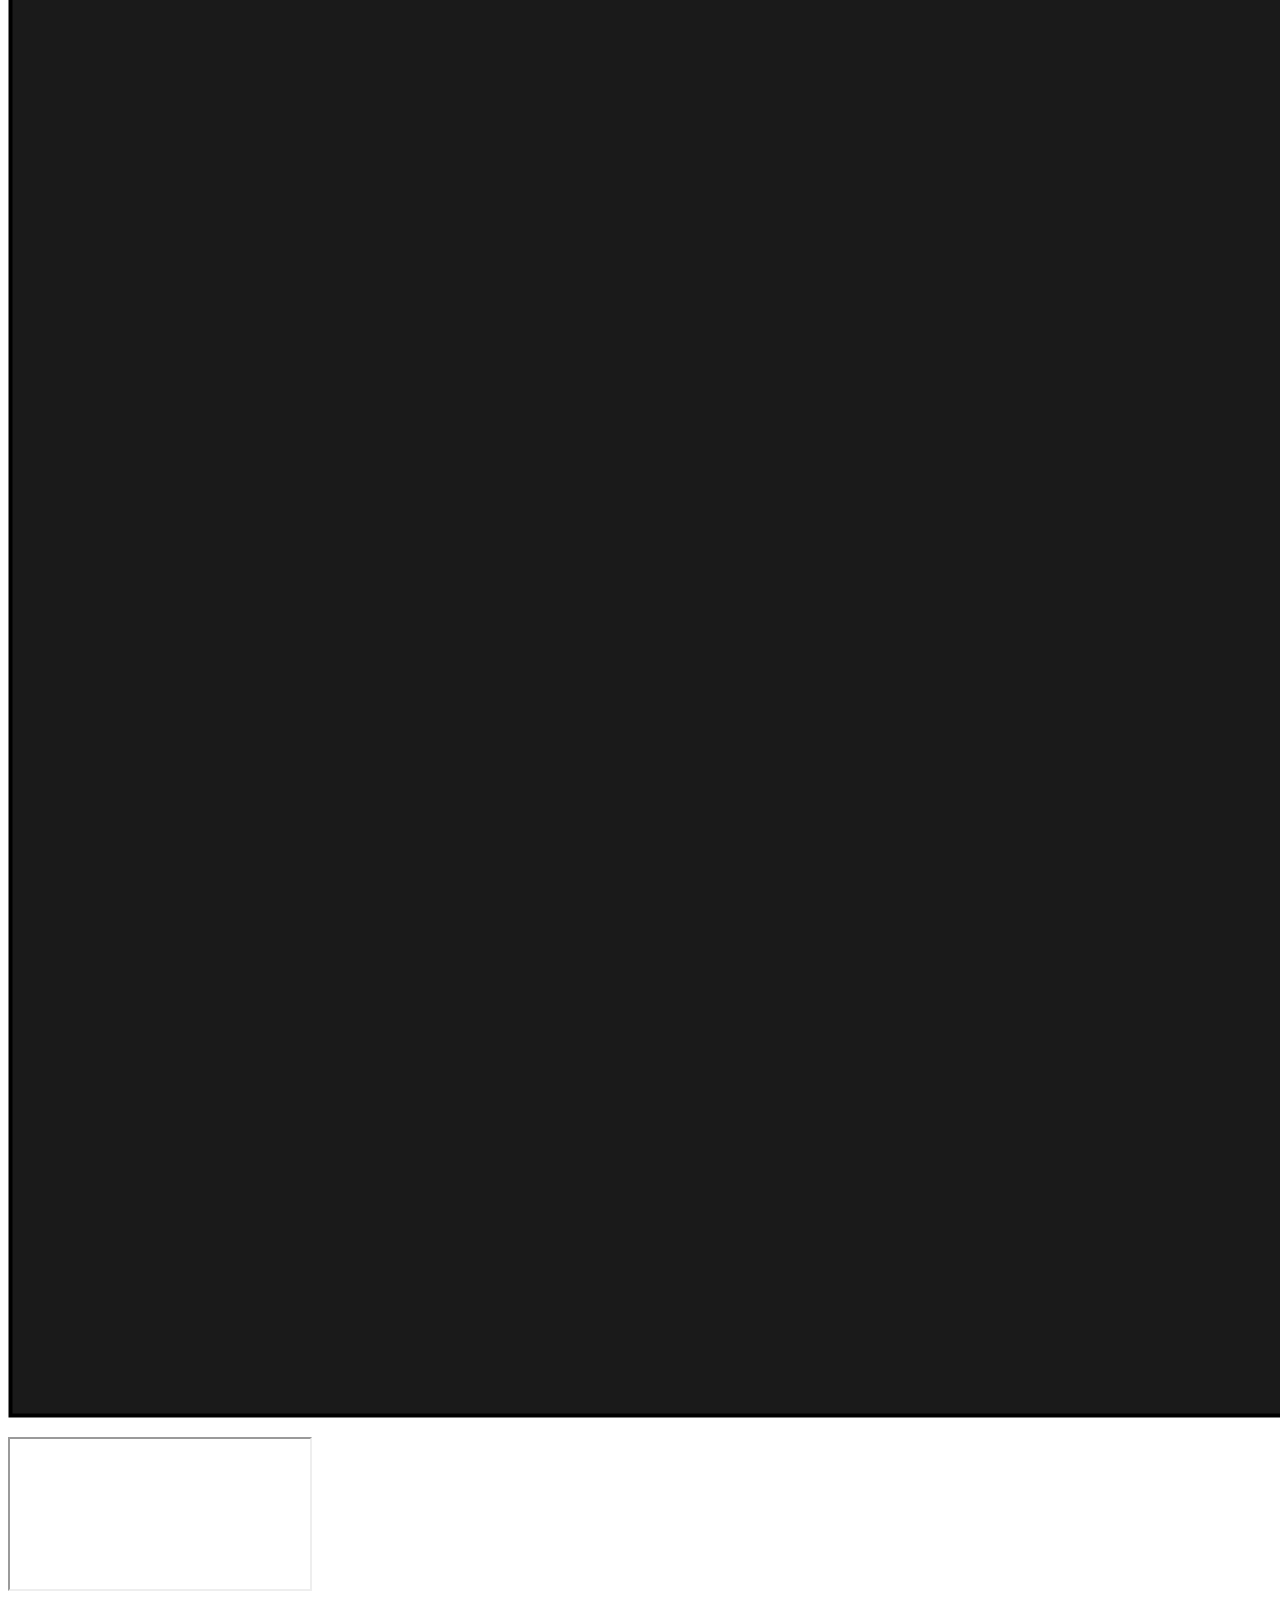
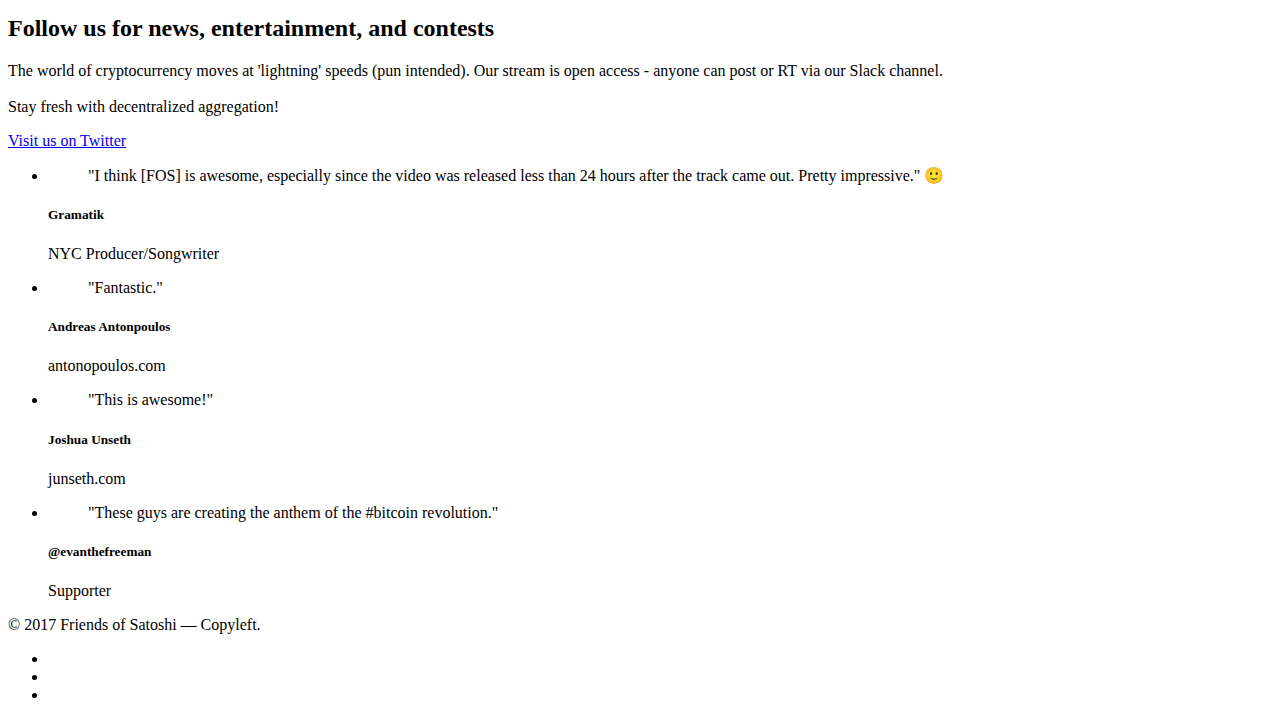
==== commit dbebc45d: "Add mobile logo" ====
--- a/index.html
+++ b/index.html
@@ -115,7 +115,7 @@
                                             <li class="slide is-selected">
                                                 <div class="testimonial">
                                                     <blockquote>"Fantastic."</blockquote>
-                                                    <h5>Andreas Antonopoulos</h5> <span> antonopoulos.com</span> </div>
+                                                    <h5>Andreas Antonpoulos</h5> <span> antonopoulos.com</span> </div>
                                             </li>
                                             <li class="slide">
                                                 <div class="testimonial">
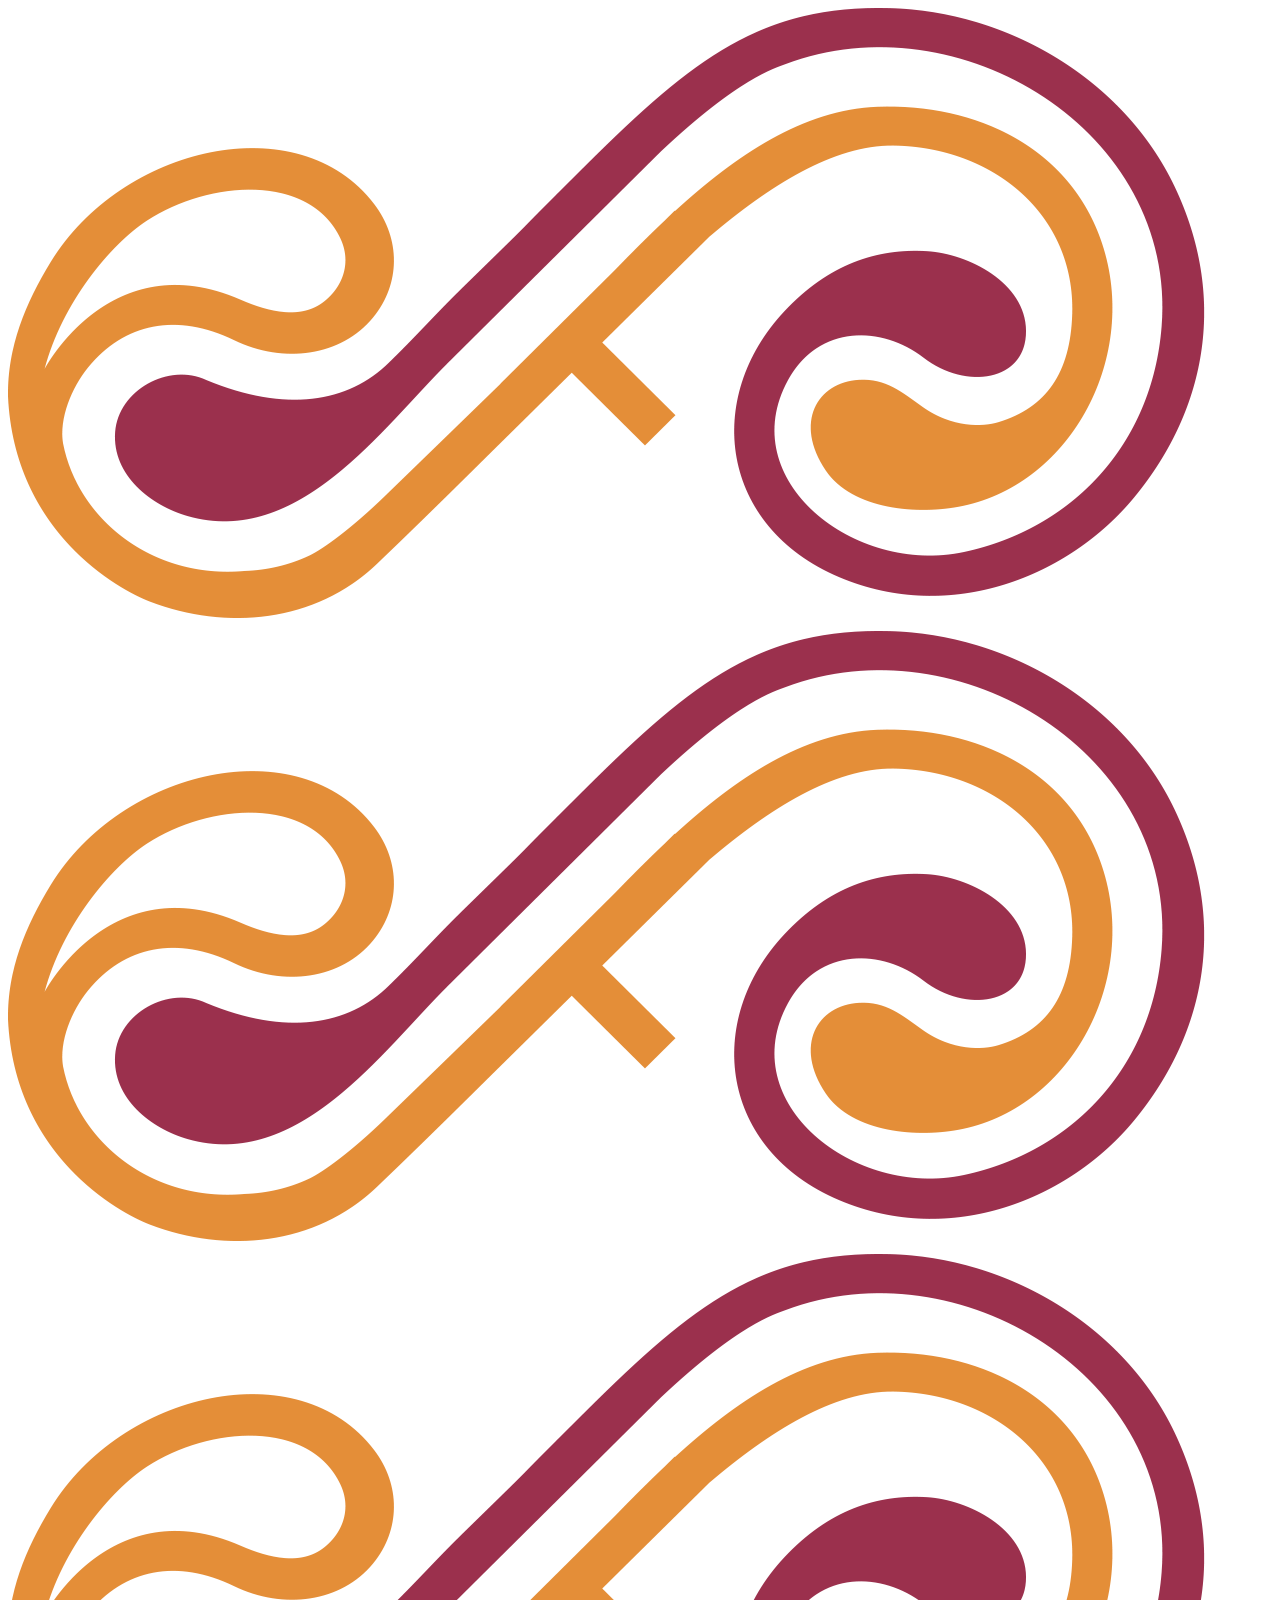
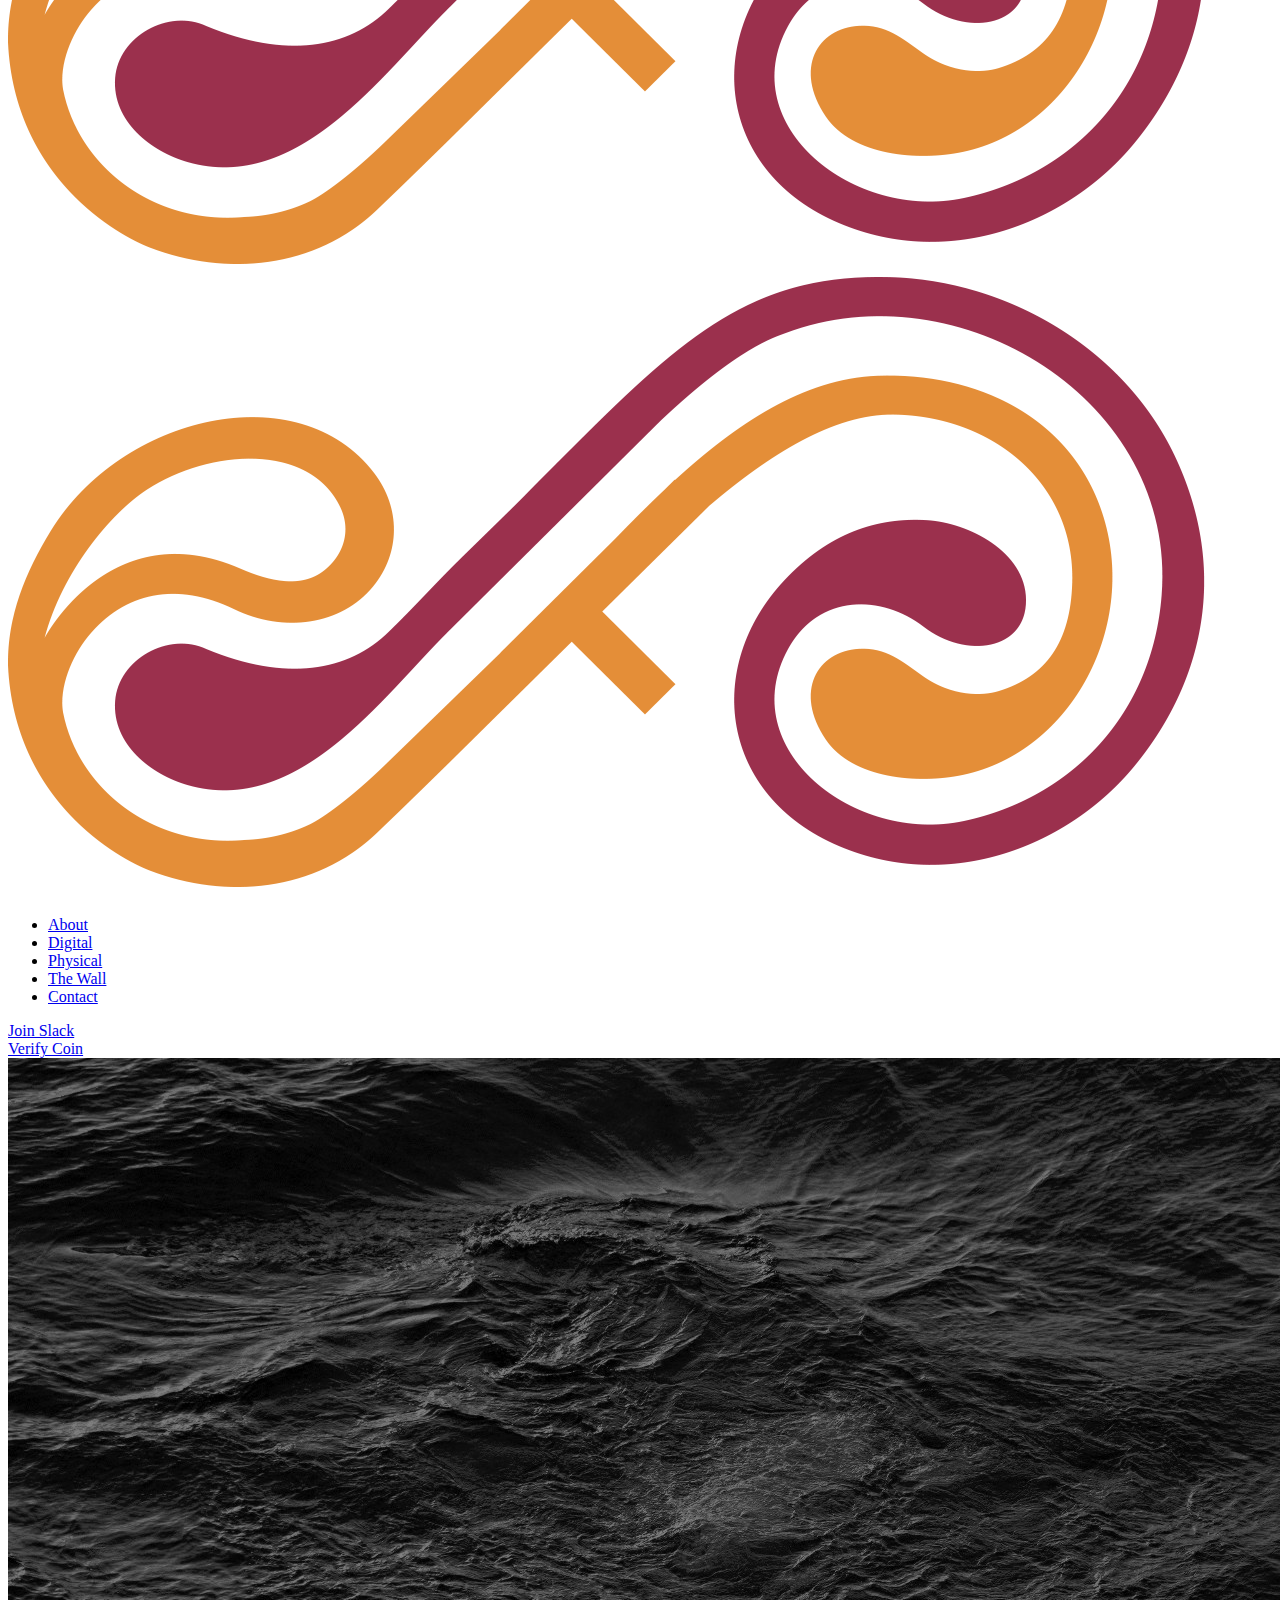
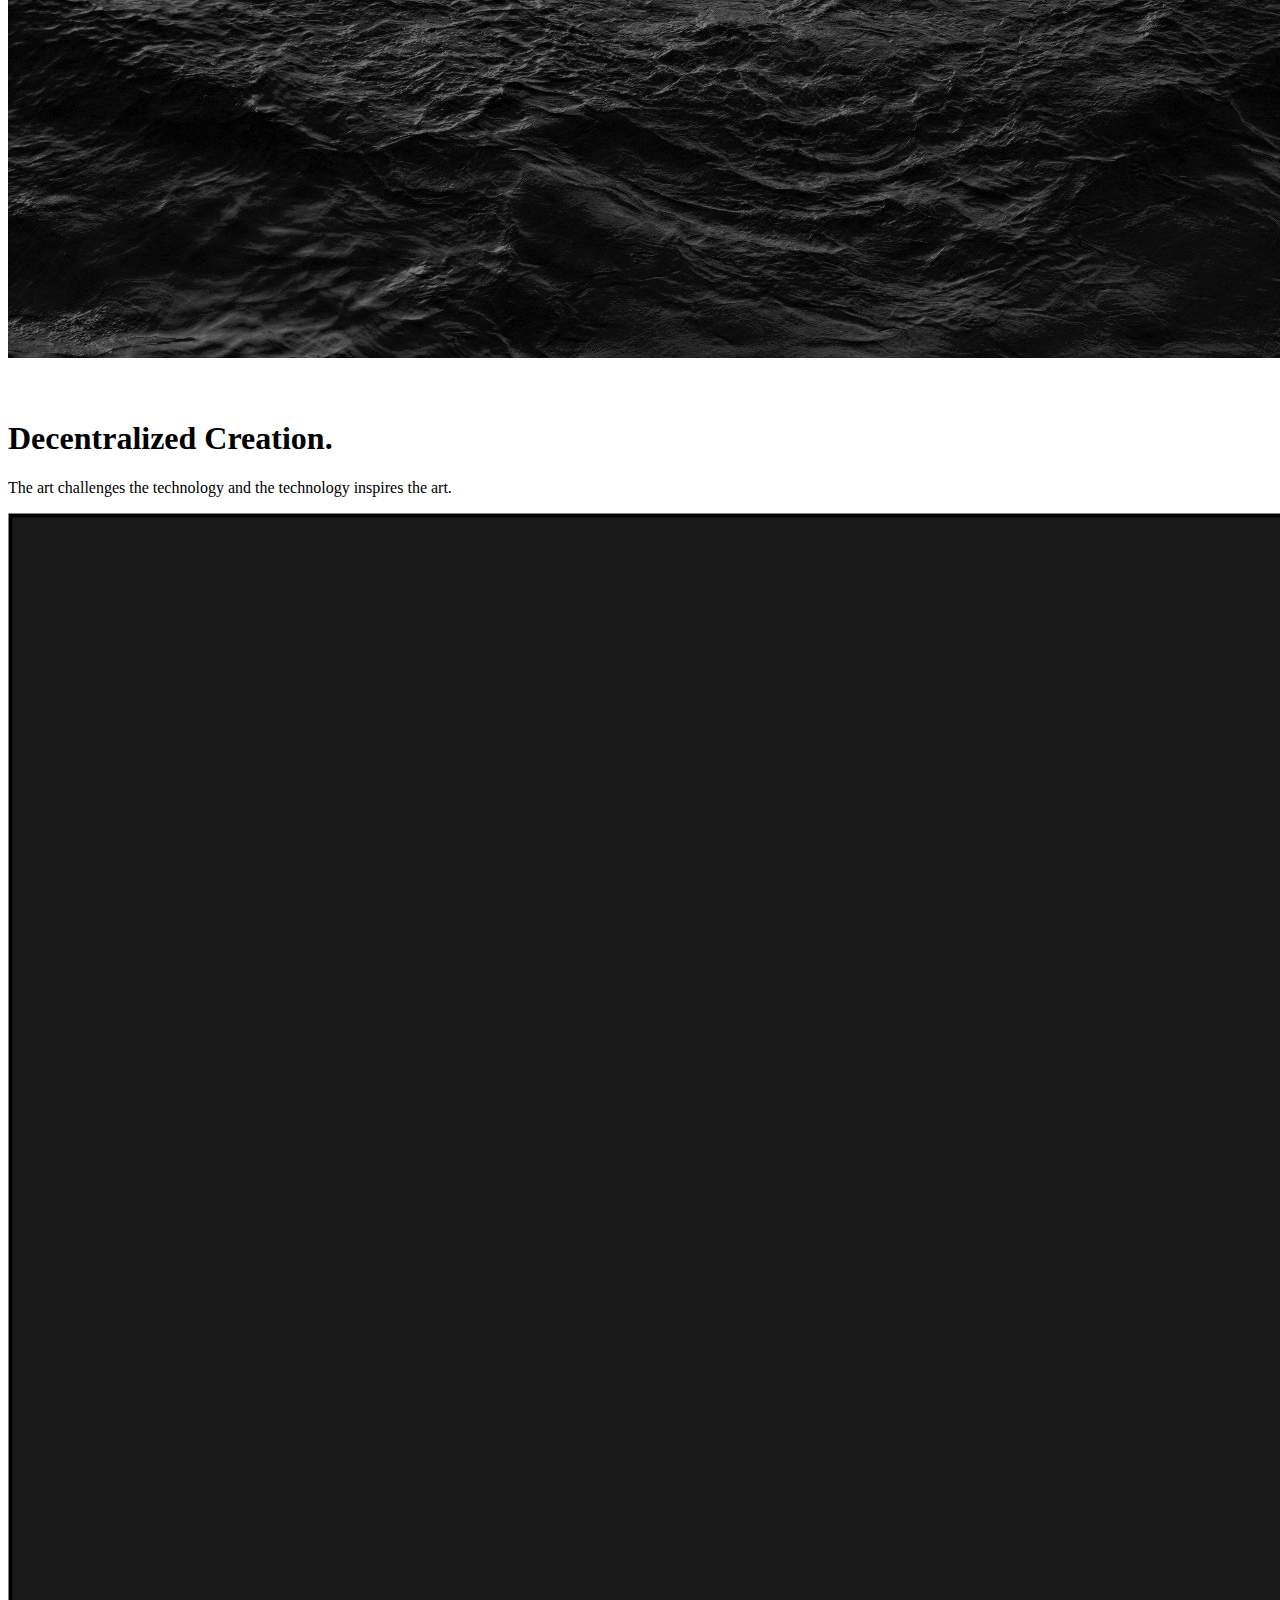
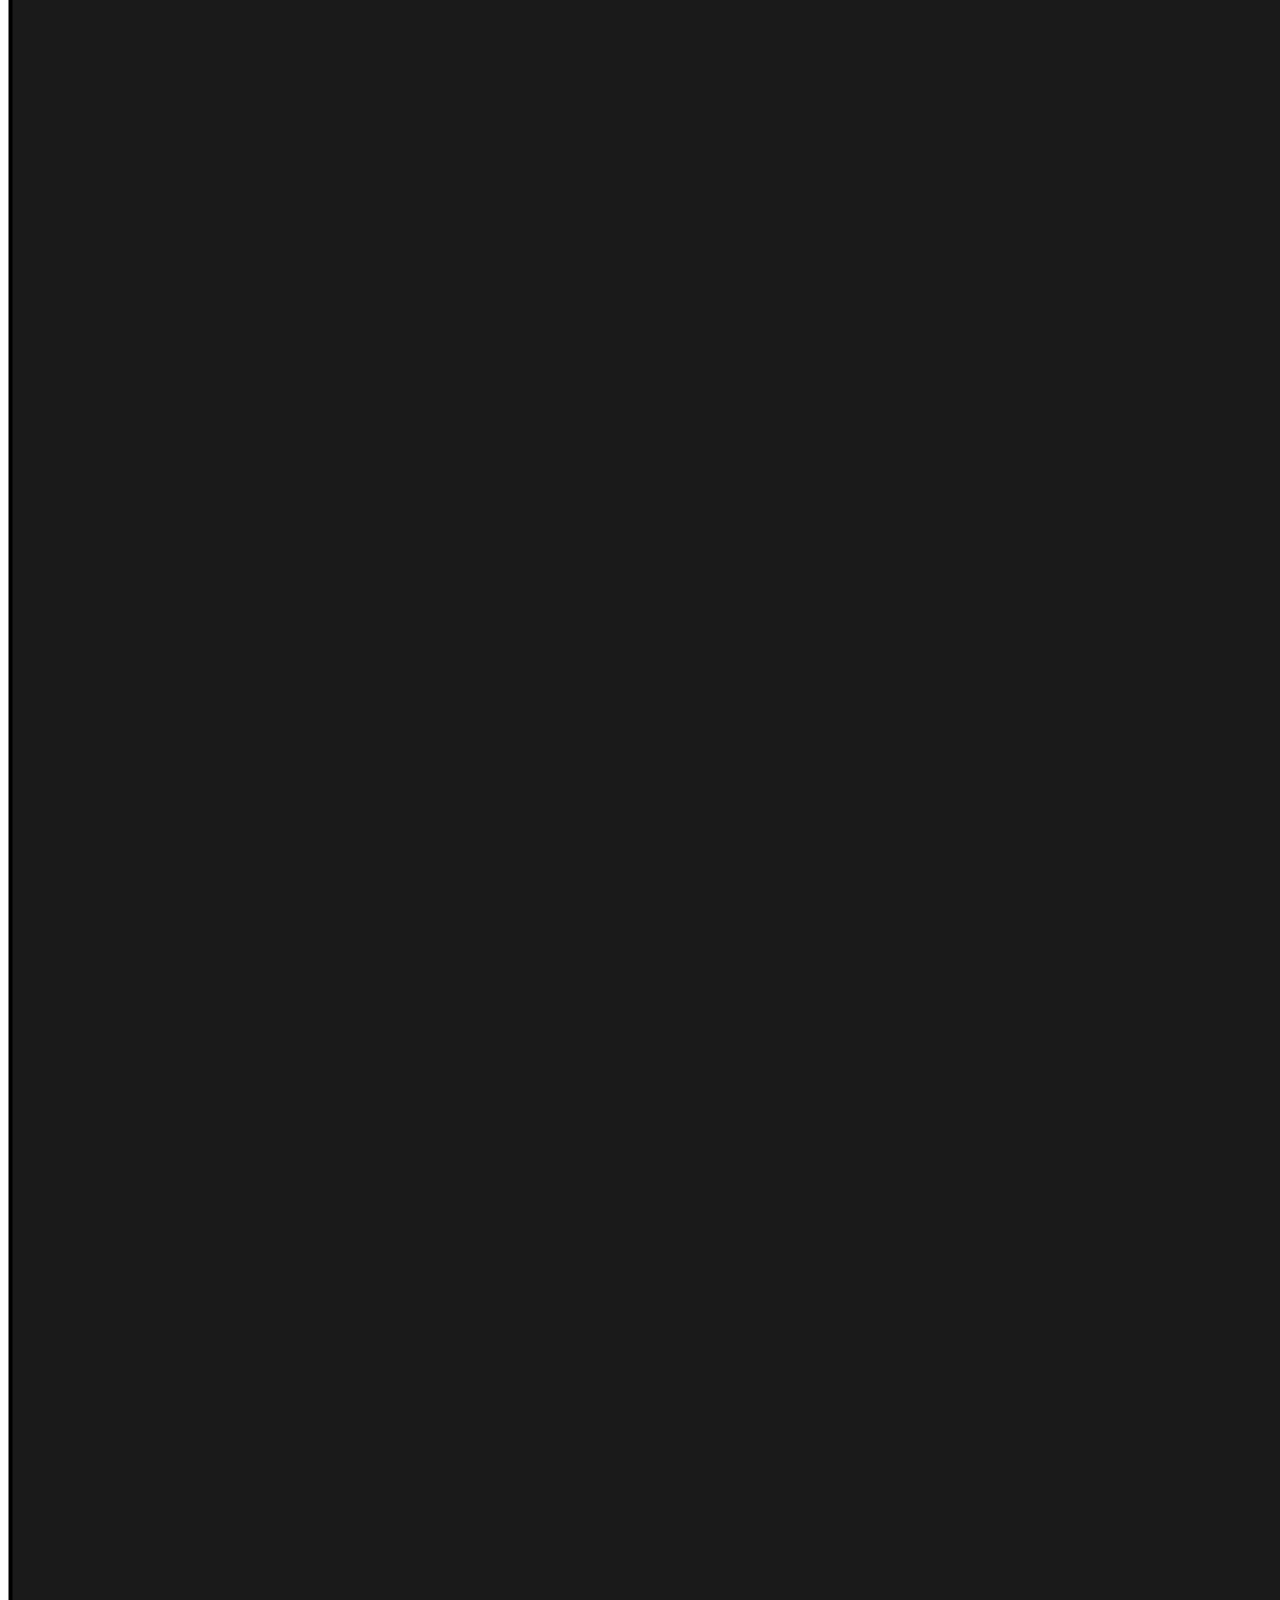
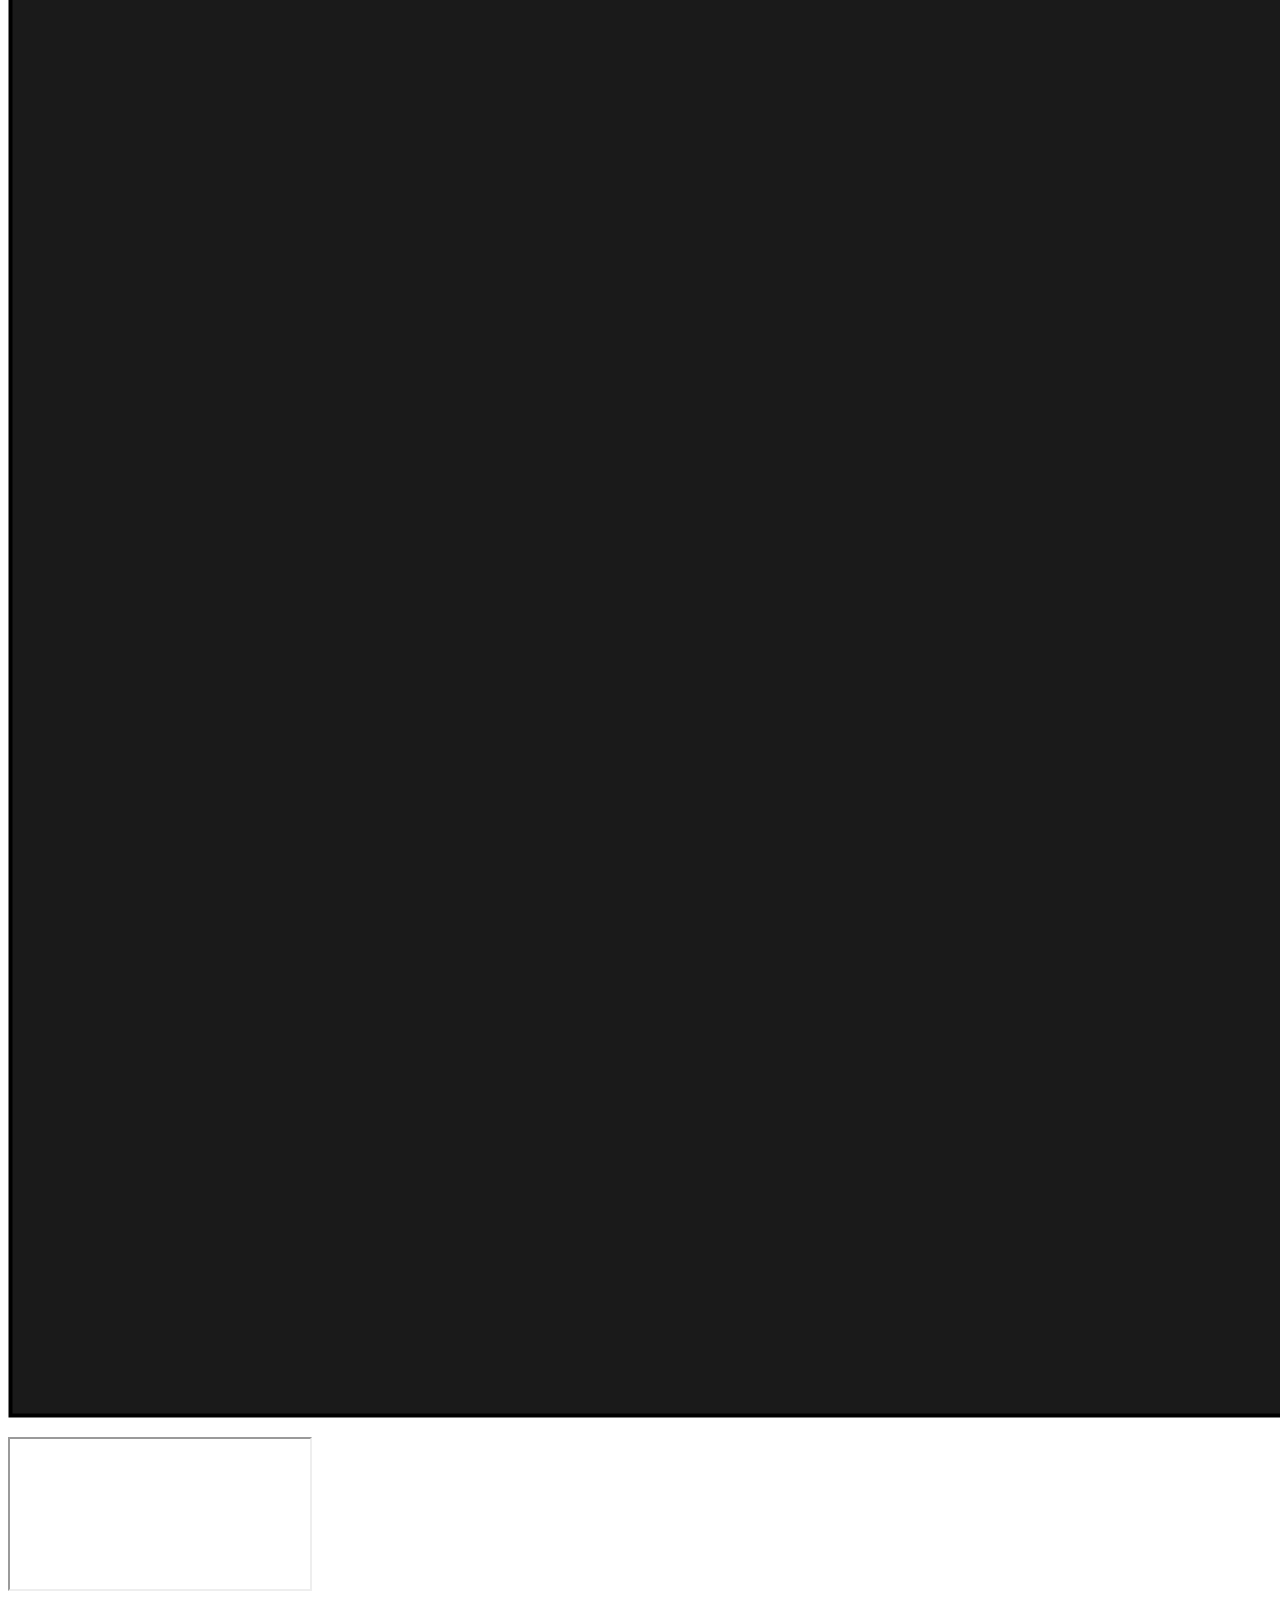
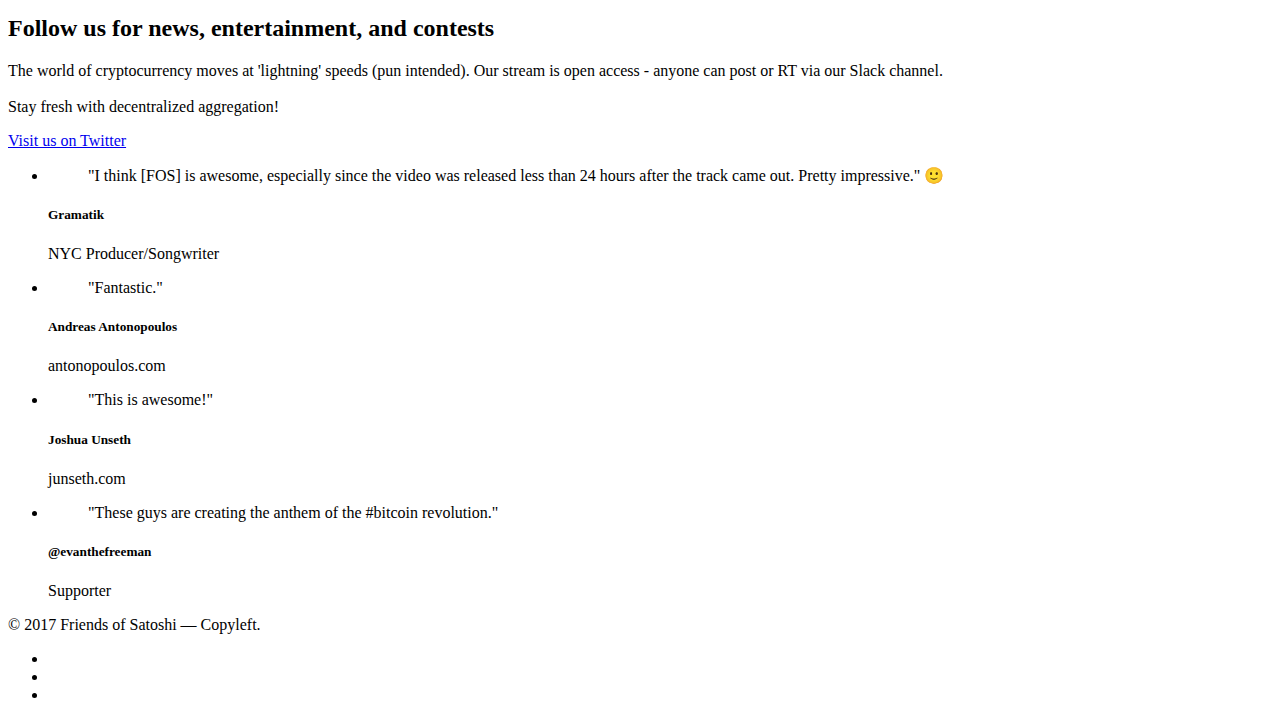
==== commit bc672505: "Merge pull request #6 from tothemoonsands/master" ====
--- a/index.html
+++ b/index.html
@@ -115,7 +115,7 @@
                                             <li class="slide is-selected">
                                                 <div class="testimonial">
                                                     <blockquote>"Fantastic."</blockquote>
-                                                    <h5>Andreas Antonpoulos</h5> <span> antonopoulos.com</span> </div>
+                                                    <h5>Andreas Antonopoulos</h5> <span> antonopoulos.com</span> </div>
                                             </li>
                                             <li class="slide">
                                                 <div class="testimonial">
